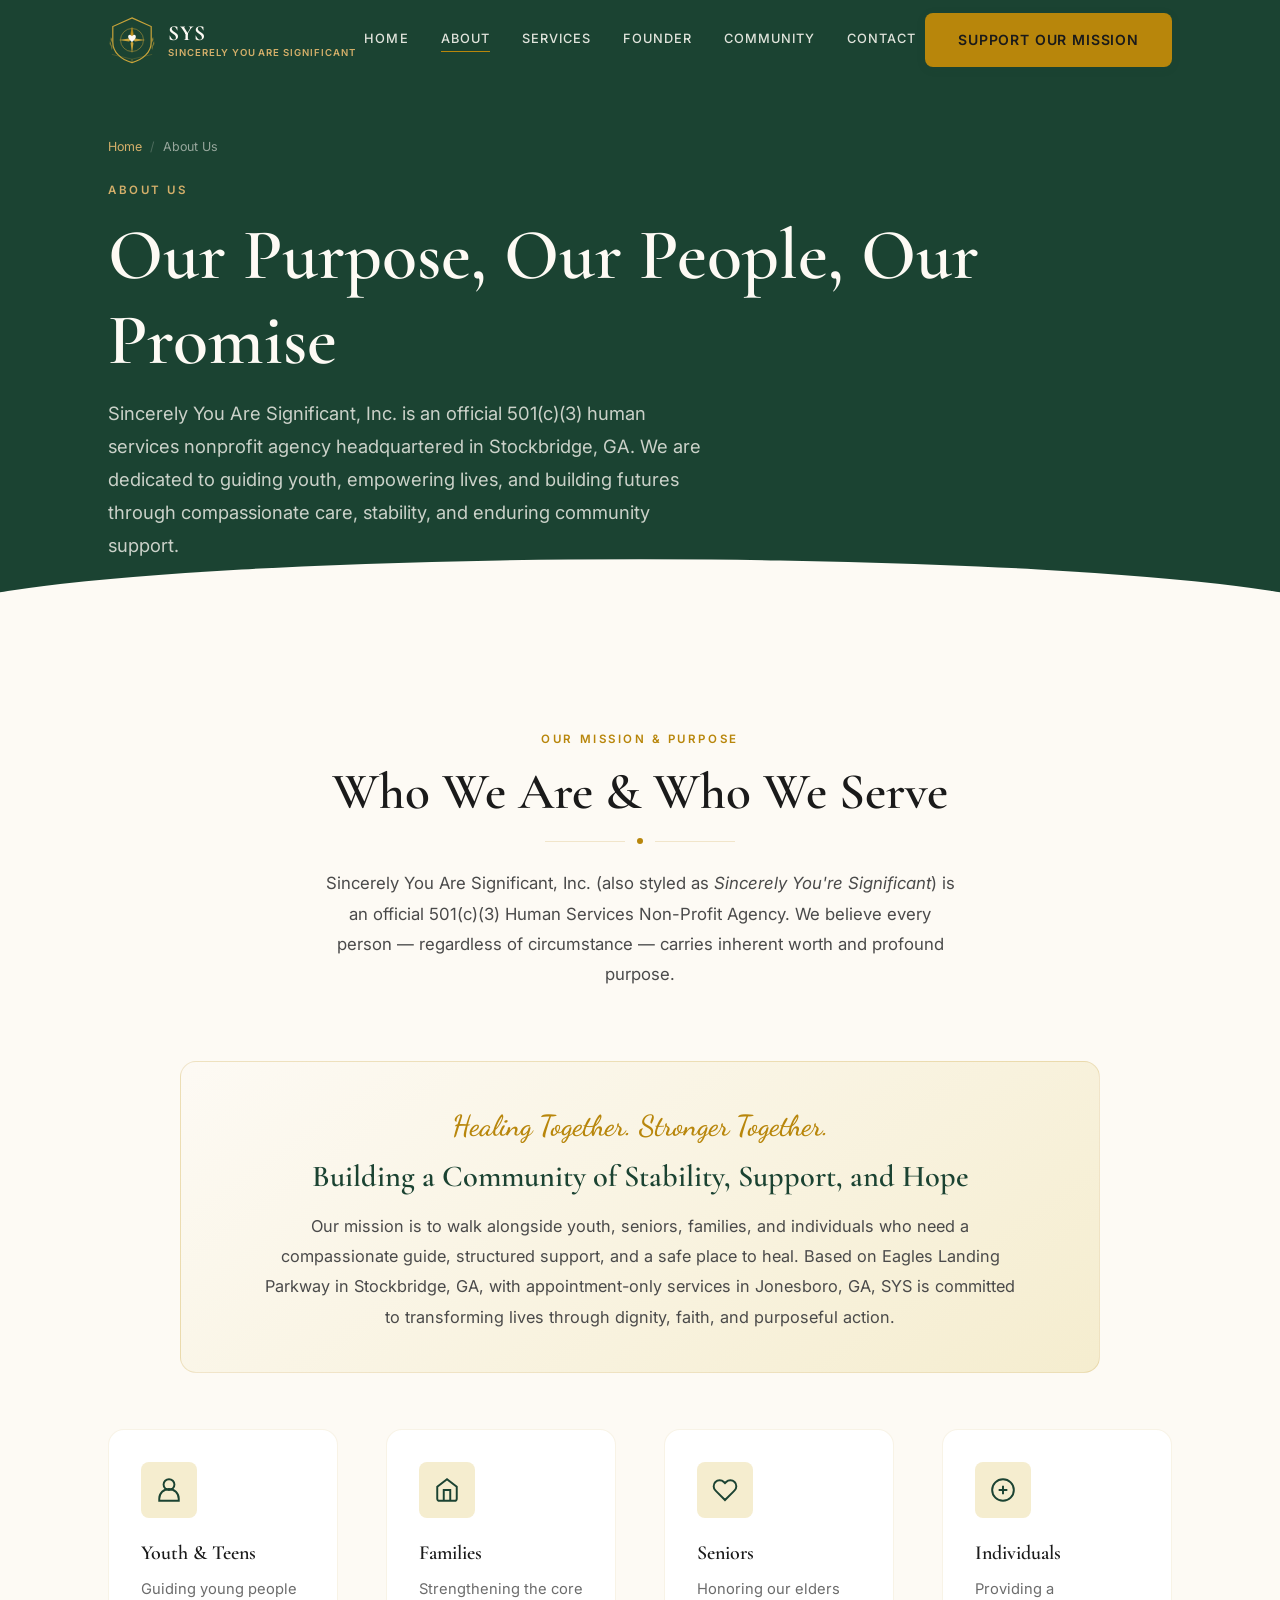
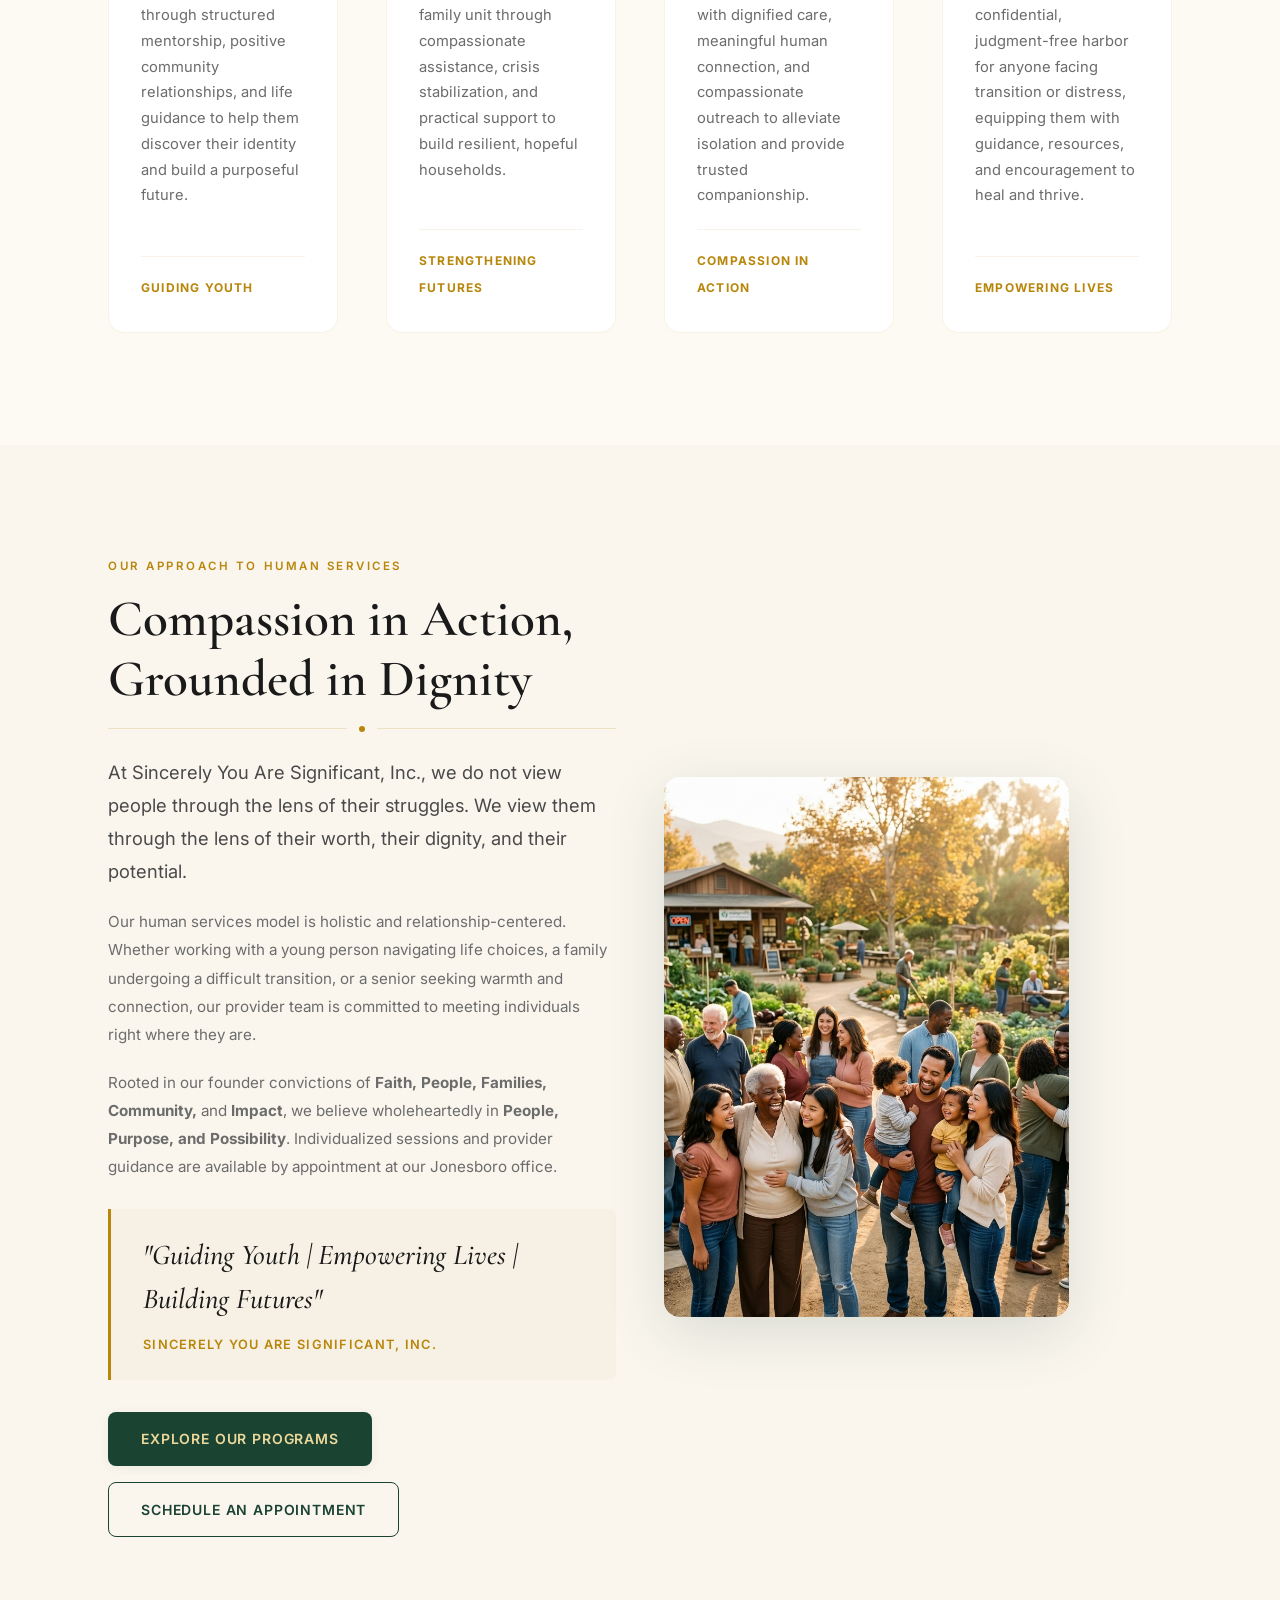
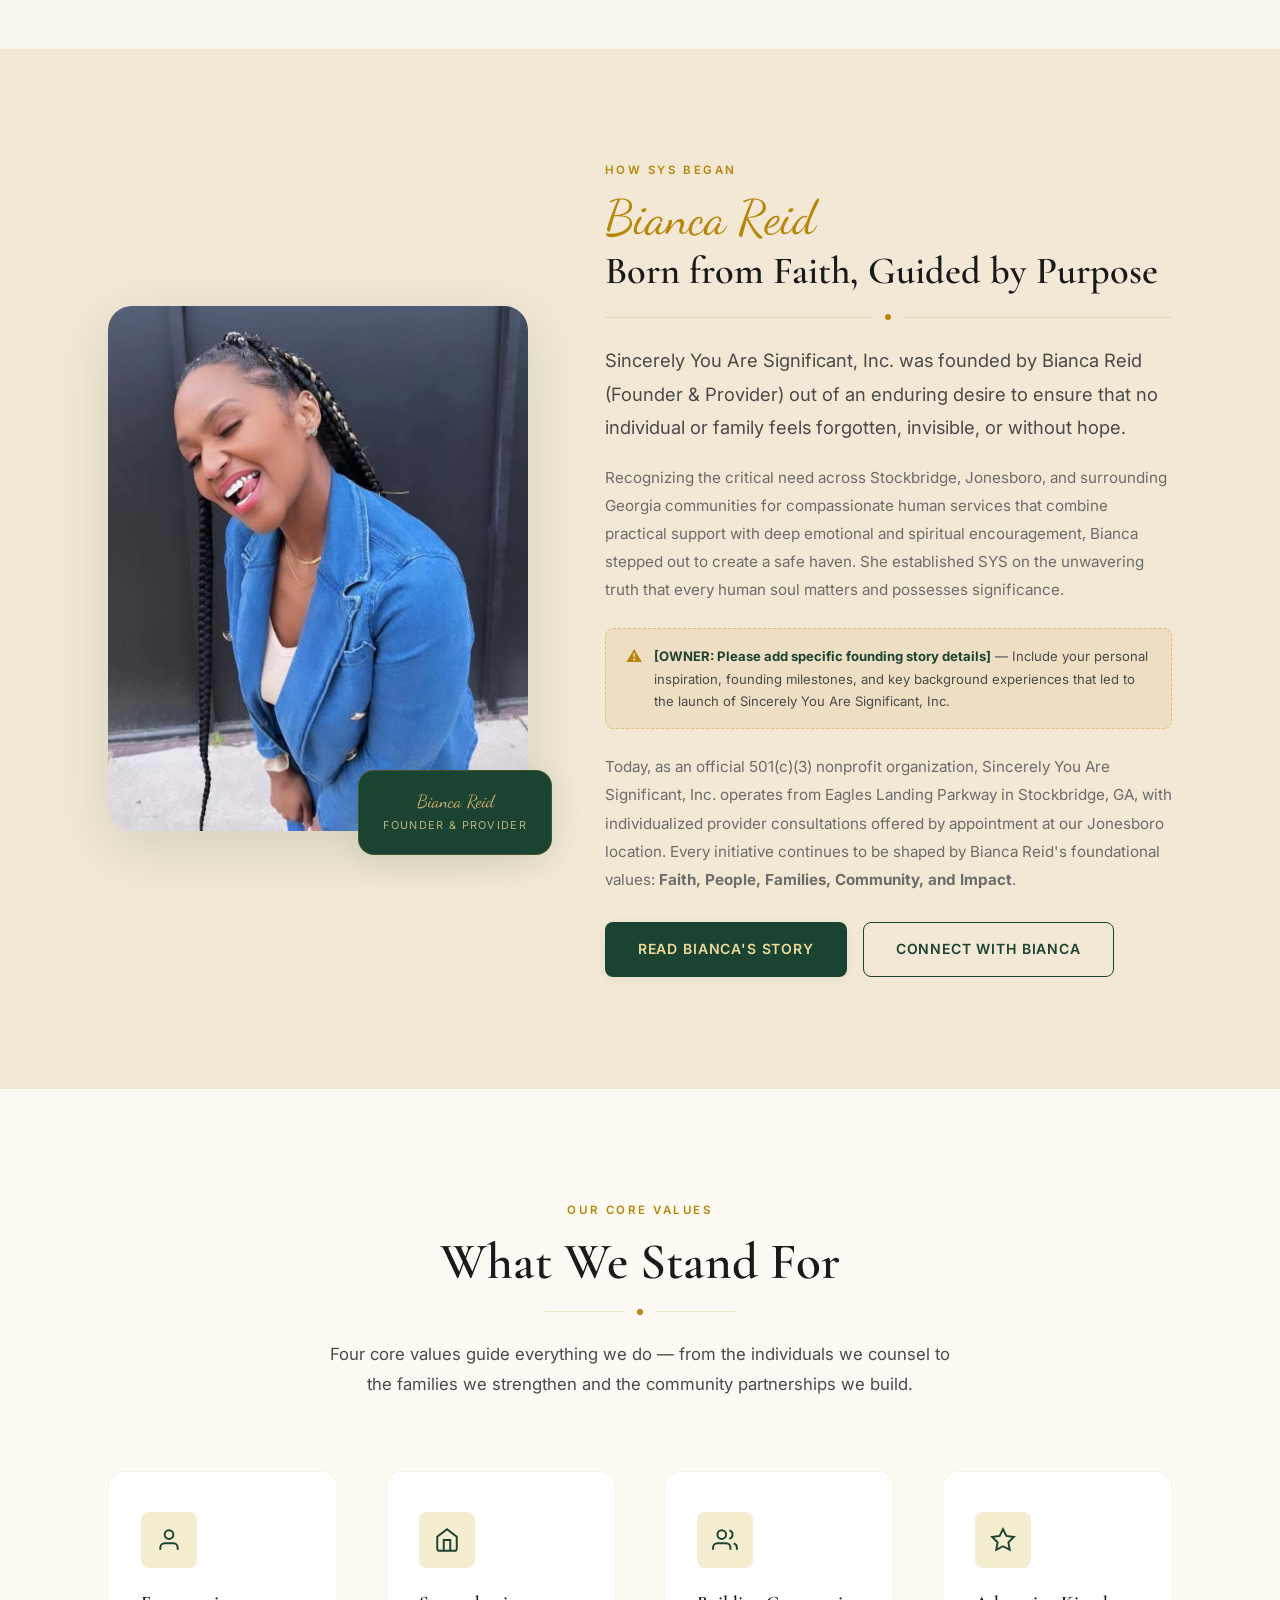
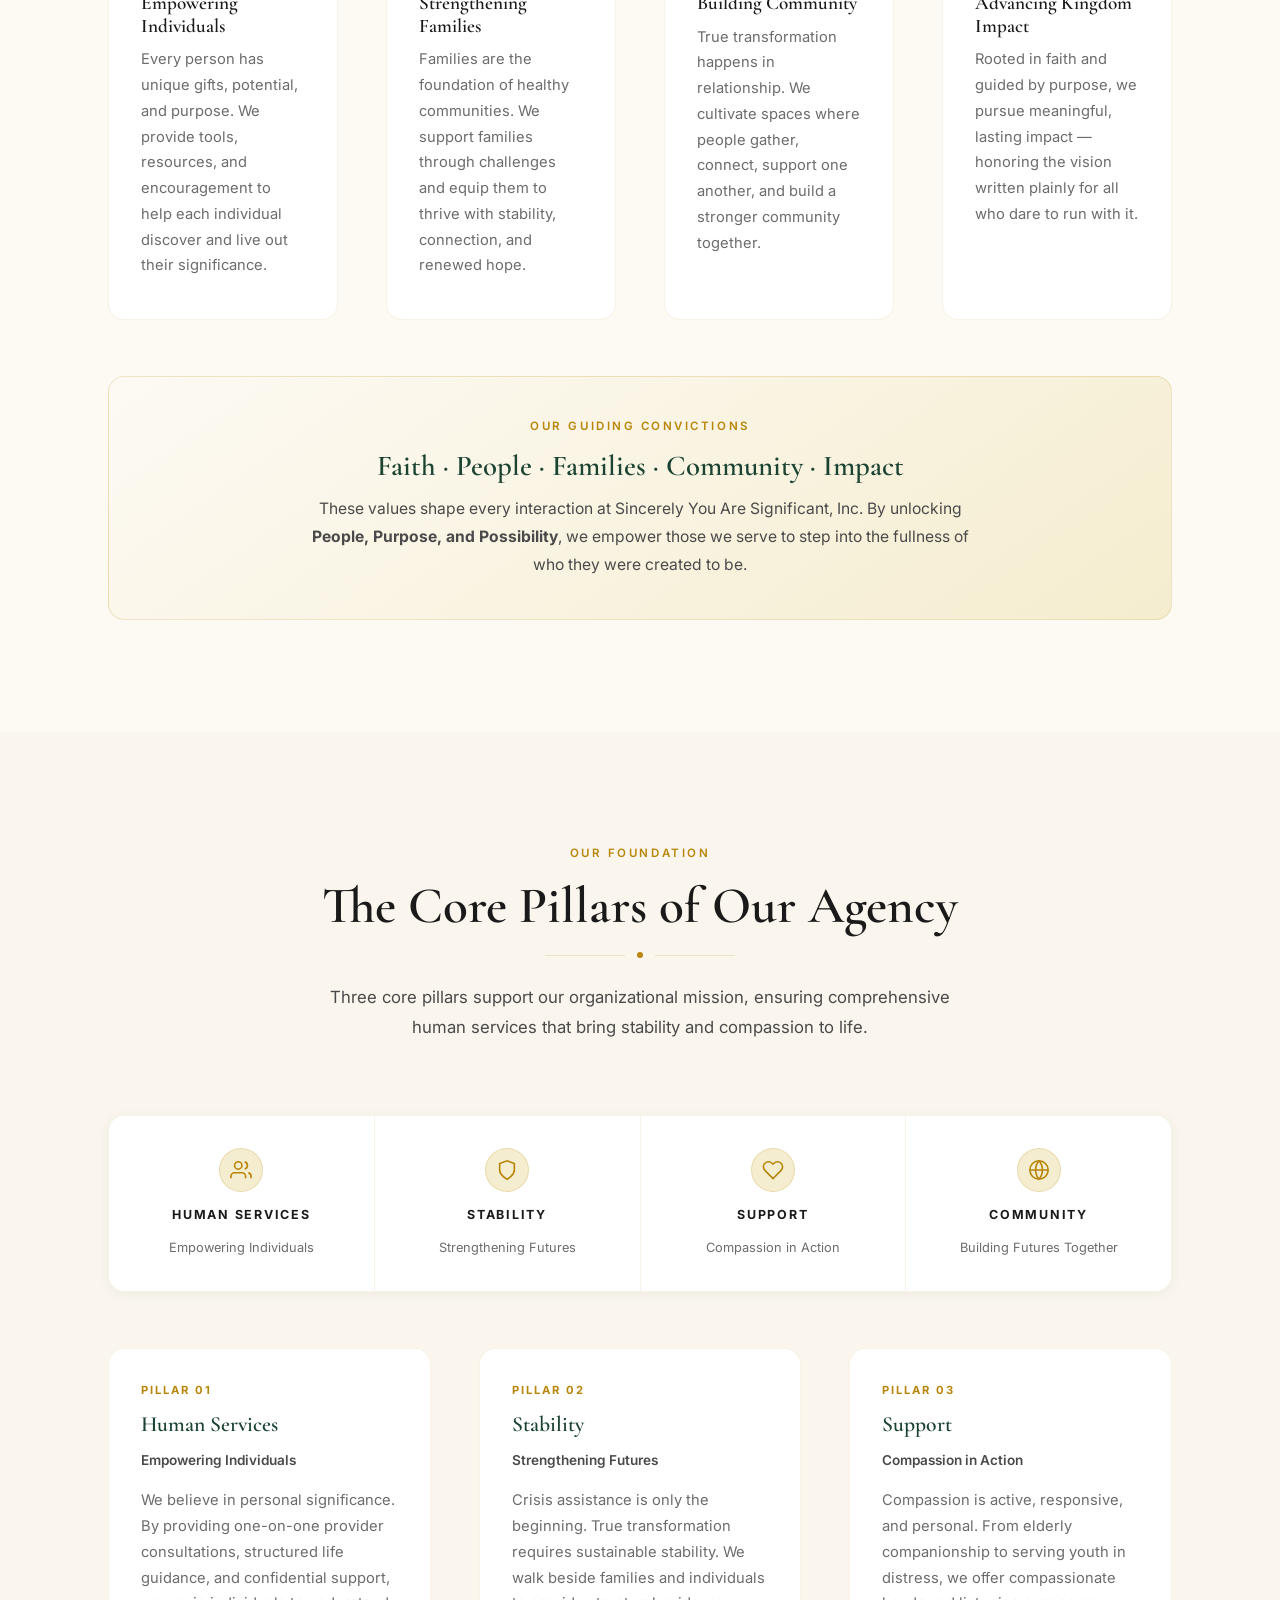
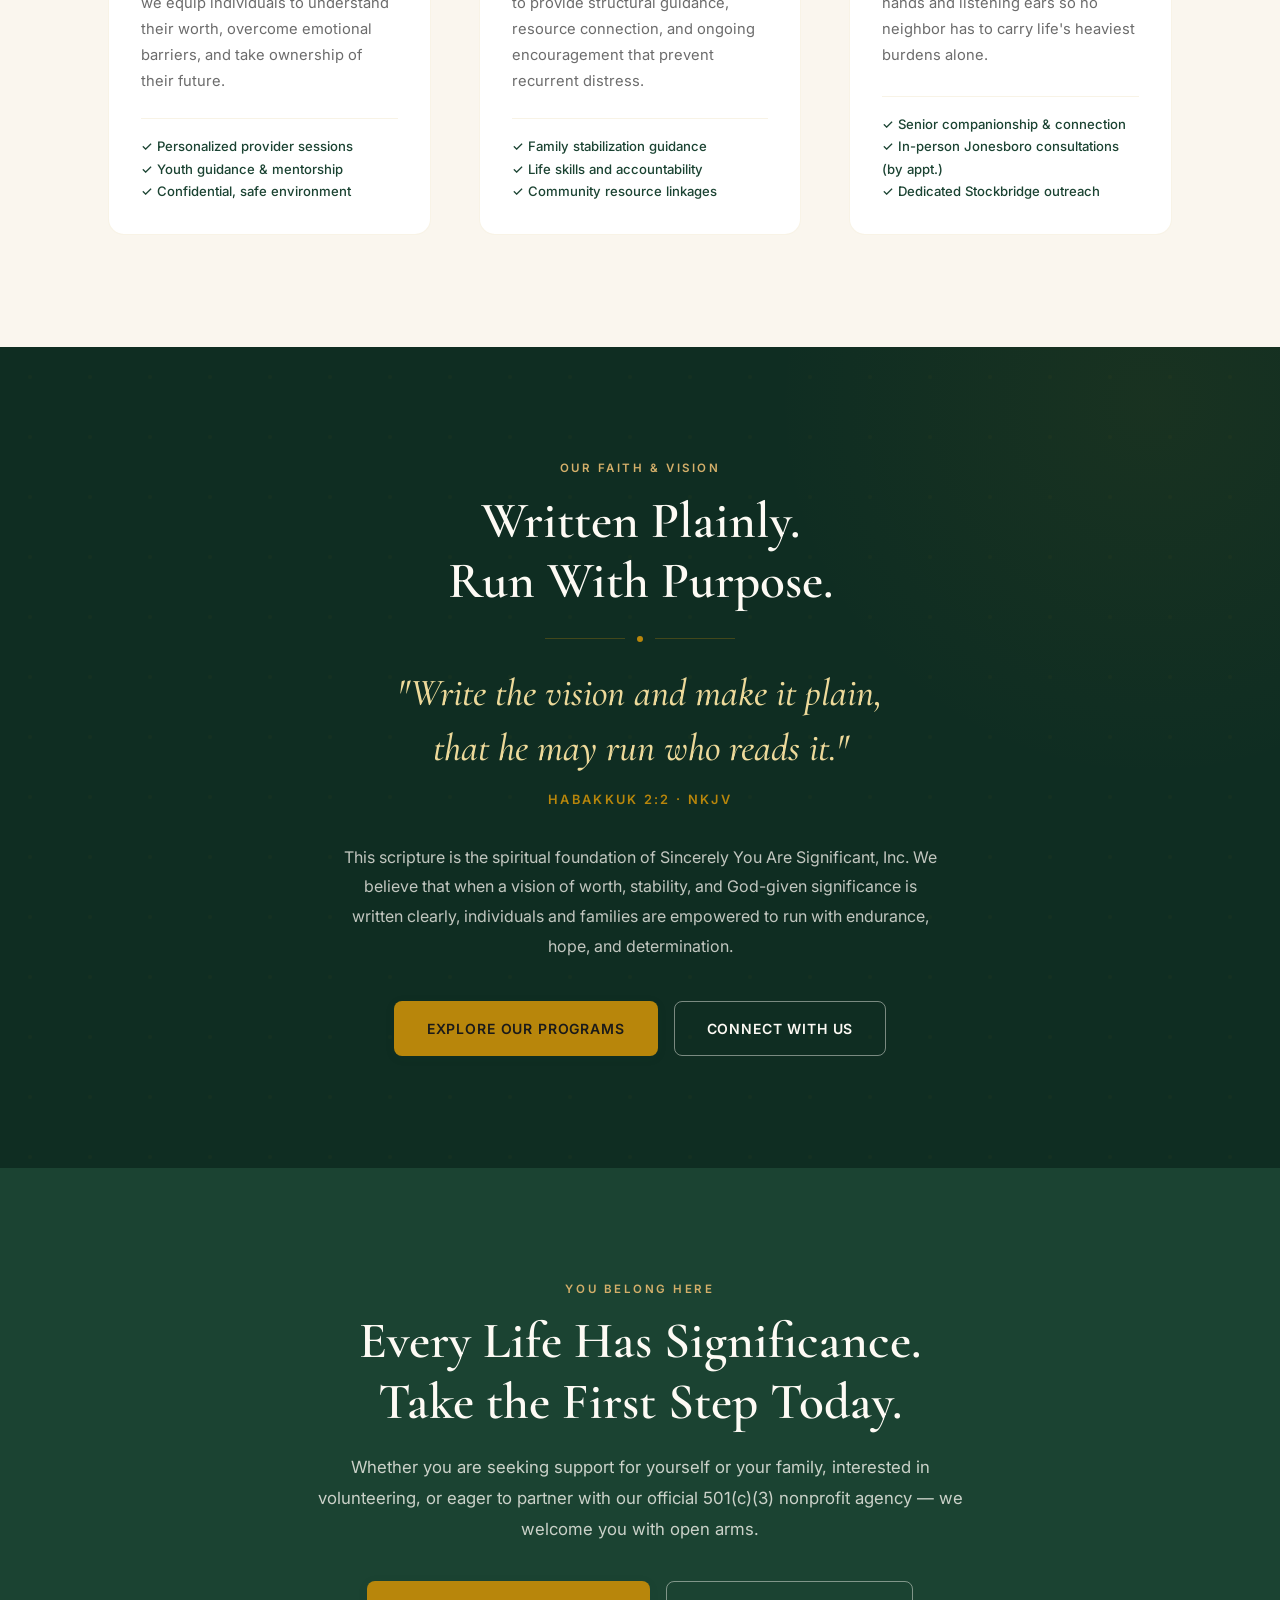
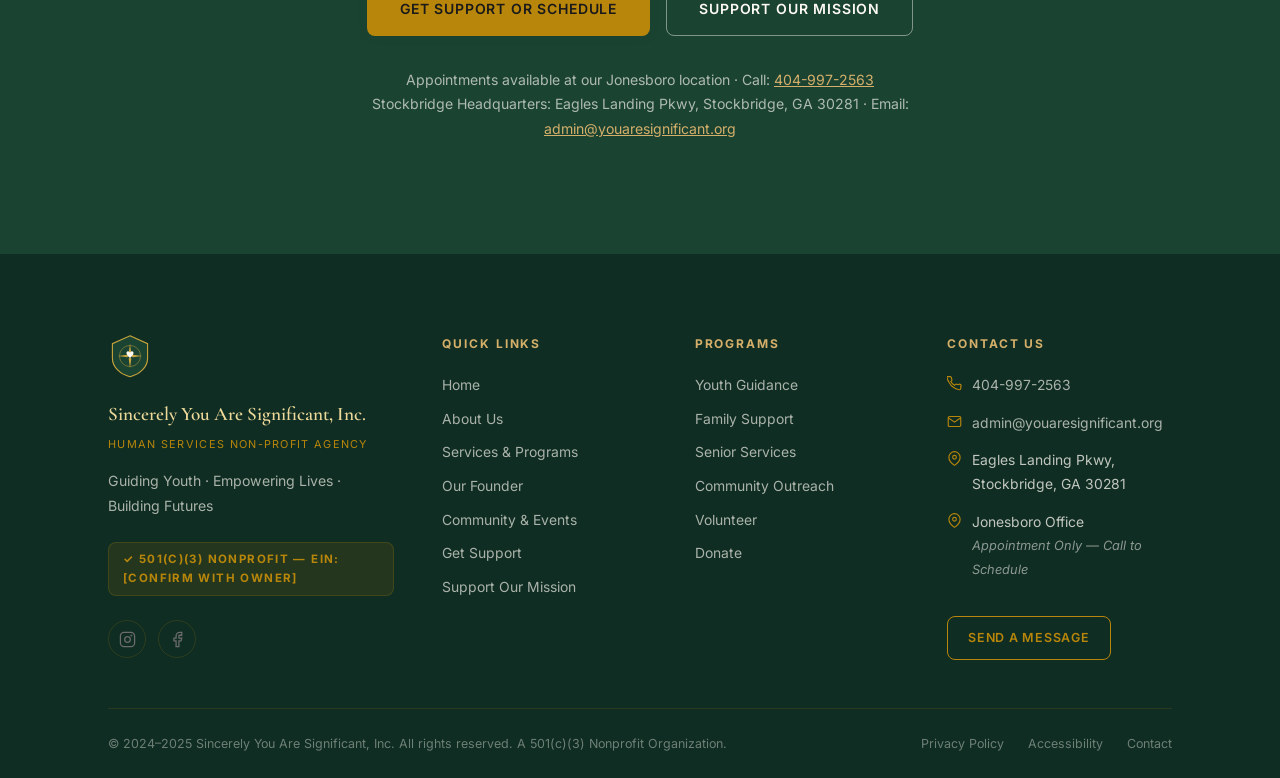
==== about.html @ 4201fa7a "Initial commit: Production-ready website for Sincerely You Are Significant, Inc." ====
<!DOCTYPE html>
<html lang="en">
<head>
  <meta charset="UTF-8" />
  <meta name="viewport" content="width=device-width, initial-scale=1.0" />
  <title>About Us | Sincerely You Are Significant, Inc.</title>
  <meta name="description" content="Learn about Sincerely You Are Significant, Inc. — a 501(c)(3) human services nonprofit in Stockbridge, GA serving youth, seniors, and families." />
  <meta name="keywords" content="About Sincerely You Are Significant, human services nonprofit, Stockbridge GA, Jonesboro GA, Bianca Reid, 501(c)(3), youth guidance, family support, senior services" />
  <meta property="og:title" content="About Us | Sincerely You Are Significant, Inc." />
  <meta property="og:description" content="Learn about Sincerely You Are Significant, Inc. — a 501(c)(3) human services nonprofit in Stockbridge, GA serving youth, seniors, and families." />
  <meta property="og:type" content="website" />
  <meta property="og:url" content="https://youaresignificant.org/about.html" />
  <meta name="twitter:card" content="summary_large_image" />
  <link rel="canonical" href="https://youaresignificant.org/about.html" />
  <link rel="stylesheet" href="css/main.css" />
  <link rel="icon" type="image/svg+xml" href="images/favicon.svg" />
  <script type="application/ld+json">
  {
    "@context": "https://schema.org",
    "@type": "AboutPage",
    "name": "About Us | Sincerely You Are Significant, Inc.",
    "description": "Learn about Sincerely You Are Significant, Inc. — a 501(c)(3) human services nonprofit in Stockbridge, GA serving youth, seniors, and families.",
    "url": "https://youaresignificant.org/about.html",
    "mainEntity": {
      "@type": "NonprofitOrganization",
      "name": "Sincerely You Are Significant, Inc.",
      "alternateName": ["Sincerely You're Significant", "SYS"],
      "url": "https://youaresignificant.org",
      "email": "admin@youaresignificant.org",
      "telephone": "404-997-2563",
      "address": [
        {
          "@type": "PostalAddress",
          "streetAddress": "Eagles Landing Pkwy",
          "addressLocality": "Stockbridge",
          "addressRegion": "GA",
          "postalCode": "30281",
          "addressCountry": "US"
        },
        {
          "@type": "PostalAddress",
          "addressLocality": "Jonesboro",
          "addressRegion": "GA",
          "addressCountry": "US",
          "description": "Appointment Only — Call to Schedule"
        }
      ],
      "description": "Human Services Non-Profit Agency — Guiding Youth, Empowering Lives, Building Futures.",
      "founder": {
        "@type": "Person",
        "name": "Bianca Reid",
        "jobTitle": "Founder & Provider"
      },
      "sameAs": [
        "https://www.instagram.com/thesysorg",
        "https://www.facebook.com/profile.php?id=61594629771230"
      ]
    }
  }
  </script>
</head>
<body>

<a href="#main-content" class="skip-link">Skip to main content</a>

<!-- ======================== NAVIGATION ======================== -->
<nav class="nav" id="mainNav" data-transparent="true" role="navigation" aria-label="Main navigation">
  <div class="nav__inner">
    <a href="index.html" class="nav__logo" aria-label="Sincerely You Are Significant — Home">
      <svg class="nav__logo-mark" viewBox="0 0 100 100" fill="none" xmlns="http://www.w3.org/2000/svg" aria-hidden="true">
        <!-- Shield shape -->
        <path d="M50 4 L90 22 L90 55 C90 75 72 92 50 97 C28 92 10 75 10 55 L10 22 Z" fill="#1B4332" stroke="#C9A43A" stroke-width="2.5"/>
        <!-- Inner shield ring -->
        <circle cx="50" cy="50" r="24" fill="none" stroke="#C9A43A" stroke-width="1.5" opacity="0.7"/>
        <!-- Compass star -->
        <polygon points="50,22 53,44 50,47 47,44" fill="#C9A43A"/>
        <polygon points="50,78 53,56 50,53 47,56" fill="#C9A43A"/>
        <polygon points="22,50 44,47 47,50 44,53" fill="#C9A43A"/>
        <polygon points="78,50 56,47 53,50 56,53" fill="#C9A43A"/>
        <polygon points="50,22 54,38 50,42 46,38" fill="#B8860B" opacity="0.6"/>
        <!-- Heart center -->
        <path d="M50 54 C50 54 42 48 42 43 C42 40 44.5 38 47 39.5 C48.5 40.5 50 42 50 42 C50 42 51.5 40.5 53 39.5 C55.5 38 58 40 58 43 C58 48 50 54 50 54Z" fill="#FDFAF4"/>
        <!-- Laurel left -->
        <path d="M8 55 Q4 50 6 44 Q10 48 8 55Z" fill="#C9A43A" opacity="0.7"/>
        <path d="M6 63 Q2 58 4 52 Q8 56 6 63Z" fill="#C9A43A" opacity="0.6"/>
        <path d="M8 71 Q5 65 7 59 Q11 63 8 71Z" fill="#C9A43A" opacity="0.5"/>
        <!-- Laurel right -->
        <path d="M92 55 Q96 50 94 44 Q90 48 92 55Z" fill="#C9A43A" opacity="0.7"/>
        <path d="M94 63 Q98 58 96 52 Q92 56 94 63Z" fill="#C9A43A" opacity="0.6"/>
        <path d="M92 71 Q95 65 93 59 Q89 63 92 71Z" fill="#C9A43A" opacity="0.5"/>
        <!-- Stem -->
        <line x1="50" y1="90" x2="50" y2="96" stroke="#C9A43A" stroke-width="1.5" opacity="0.6"/>
        <line x1="8" y1="80" x2="50" y2="90" stroke="#C9A43A" stroke-width="1" opacity="0.5"/>
        <line x1="92" y1="80" x2="50" y2="90" stroke="#C9A43A" stroke-width="1" opacity="0.5"/>
      </svg>
      <div class="nav__logo-text">
        <span class="nav__logo-abbr">SYS</span>
        <span class="nav__logo-full">Sincerely You Are Significant</span>
      </div>
    </a>

    <div class="nav__links" role="menubar">
      <a href="index.html" class="nav__link" role="menuitem">Home</a>
      <a href="about.html" class="nav__link active" role="menuitem">About</a>
      <a href="services.html" class="nav__link" role="menuitem">Services</a>
      <a href="founder.html" class="nav__link" role="menuitem">Founder</a>
      <a href="community.html" class="nav__link" role="menuitem">Community</a>
      <a href="contact.html" class="nav__link" role="menuitem">Contact</a>
    </div>

    <div class="nav__cta">
      <a href="support.html" class="btn btn--gold" id="navDonateBtn">Support Our Mission</a>
      <button class="nav__hamburger" id="hamburger" aria-label="Toggle navigation menu" aria-expanded="false" aria-controls="mobileNav">
        <span></span><span></span><span></span>
      </button>
    </div>
  </div>
</nav>

<!-- Mobile Nav -->
<div class="nav__overlay" id="navOverlay" aria-hidden="true"></div>
<nav class="nav__mobile" id="mobileNav" aria-label="Mobile navigation" aria-hidden="true">
  <a href="index.html" class="nav__mobile-link">Home</a>
  <a href="about.html" class="nav__mobile-link active">About Us</a>
  <a href="services.html" class="nav__mobile-link">Services &amp; Programs</a>
  <a href="founder.html" class="nav__mobile-link">Our Founder</a>
  <a href="community.html" class="nav__mobile-link">Community &amp; Events</a>
  <a href="contact.html" class="nav__mobile-link">Get Support</a>
  <div class="nav__mobile-cta">
    <a href="support.html" class="btn btn--gold" style="width:100%;justify-content:center;">Support Our Mission</a>
    <a href="contact.html" class="btn btn--outline" style="width:100%;justify-content:center;margin-top:0.75rem;">Contact Us</a>
  </div>
  <div style="margin-top:2rem;padding-top:1.5rem;border-top:1px solid rgba(184,134,11,0.15);">
    <p style="font-size:0.75rem;color:var(--text-lighter);margin-bottom:0.5rem;">Connect With Us</p>
    <div class="social-links">
      <a href="https://www.instagram.com/thesysorg" target="_blank" rel="noopener" class="social-link" aria-label="Instagram">
        <svg viewBox="0 0 24 24" fill="none" stroke="currentColor" stroke-width="1.8"><rect x="2" y="2" width="20" height="20" rx="5" ry="5"/><circle cx="12" cy="12" r="4"/><circle cx="17.5" cy="6.5" r="0.5" fill="currentColor"/></svg>
      </a>
      <a href="https://www.facebook.com/profile.php?id=61594629771230" target="_blank" rel="noopener" class="social-link" aria-label="Facebook">
        <svg viewBox="0 0 24 24" fill="none" stroke="currentColor" stroke-width="1.8"><path d="M18 2h-3a5 5 0 00-5 5v3H7v4h3v8h4v-8h3l1-4h-4V7a1 1 0 011-1h3z"/></svg>
      </a>
    </div>
  </div>
</nav>

<!-- ======================== PAGE HERO ======================== -->
<header class="page-hero" role="banner">
  <div class="container">
    <div class="fade-up">
      <nav class="breadcrumb" aria-label="Breadcrumb">
        <a href="index.html">Home</a>
        <span class="breadcrumb__sep" aria-hidden="true">/</span>
        <span aria-current="page">About Us</span>
      </nav>
      <span class="eyebrow">About Us</span>
      <h1 id="aboutHeroHeading">Our Purpose, Our People, Our Promise</h1>
      <p class="lead">
        Sincerely You Are Significant, Inc. is an official 501(c)(3) human services nonprofit agency headquartered in Stockbridge, GA. We are dedicated to guiding youth, empowering lives, and building futures through compassionate care, stability, and enduring community support.
      </p>
    </div>
  </div>
</header>

<!-- ======================== MISSION STATEMENT ======================== -->
<section class="section bg-cream" id="mission" aria-labelledby="missionHeading">
  <div class="container">
    <div class="section-header centered fade-up">
      <span class="eyebrow">Our Mission &amp; Purpose</span>
      <h2 id="missionHeading">Who We Are &amp; Who We Serve</h2>
      <div class="divider centered">
        <div class="divider__line"></div>
        <div class="divider__dot"></div>
        <div class="divider__line"></div>
      </div>
      <p>
        Sincerely You Are Significant, Inc. (also styled as <em>Sincerely You're Significant</em>) is an official 501(c)(3) Human Services Non-Profit Agency. We believe every person — regardless of circumstance — carries inherent worth and profound purpose.
      </p>
    </div>

    <!-- Core Philosophy Lead -->
    <div class="card card--gold fade-up" style="max-width:920px;margin:0 auto 3.5rem;padding:2.5rem;text-align:center;">
      <span class="script" style="font-size:1.8rem;display:block;margin-bottom:0.5rem;">Healing Together. Stronger Together.</span>
      <h3 style="font-size:clamp(1.4rem,3vw,1.9rem);color:var(--forest);margin-bottom:1rem;">Building a Community of Stability, Support, and Hope</h3>
      <p style="color:var(--text-mid);font-size:1.02rem;line-height:1.85;max-width:760px;margin:0 auto;">
        Our mission is to walk alongside youth, seniors, families, and individuals who need a compassionate guide, structured support, and a safe place to heal. Based on Eagles Landing Parkway in Stockbridge, GA, with appointment-only services in Jonesboro, GA, SYS is committed to transforming lives through dignity, faith, and purposeful action.
      </p>
    </div>

    <!-- Who We Serve Grid -->
    <div class="grid-4 stagger" role="list">
      <!-- Youth & Teens -->
      <div class="card" role="listitem" style="display:flex;flex-direction:column;">
        <div class="value-card__icon" aria-hidden="true">
          <svg viewBox="0 0 24 24" fill="none" stroke="currentColor" stroke-width="1.8">
            <path d="M12 2a5 5 0 100 10 5 5 0 000-10zM3 20a9 9 0 0118 0v2H3v-2z"/>
          </svg>
        </div>
        <h4 style="margin-bottom:0.75rem;font-size:1.25rem;">Youth &amp; Teens</h4>
        <p style="font-size:0.92rem;color:var(--text-light);line-height:1.75;flex:1;">
          Guiding young people through structured mentorship, positive community relationships, and life guidance to help them discover their identity and build a purposeful future.
        </p>
        <div style="margin-top:1.25rem;padding-top:1rem;border-top:1px solid var(--border-light);">
          <span style="font-size:0.75rem;font-weight:700;letter-spacing:0.1em;text-transform:uppercase;color:var(--gold);">Guiding Youth</span>
        </div>
      </div>

      <!-- Families -->
      <div class="card" role="listitem" style="display:flex;flex-direction:column;">
        <div class="value-card__icon" aria-hidden="true">
          <svg viewBox="0 0 24 24" fill="none" stroke="currentColor" stroke-width="1.8">
            <path d="M3 9l9-7 9 7v11a2 2 0 01-2 2H5a2 2 0 01-2-2z"/>
            <polyline points="9 22 9 12 15 12 15 22"/>
          </svg>
        </div>
        <h4 style="margin-bottom:0.75rem;font-size:1.25rem;">Families</h4>
        <p style="font-size:0.92rem;color:var(--text-light);line-height:1.75;flex:1;">
          Strengthening the core family unit through compassionate assistance, crisis stabilization, and practical support to build resilient, hopeful households.
        </p>
        <div style="margin-top:1.25rem;padding-top:1rem;border-top:1px solid var(--border-light);">
          <span style="font-size:0.75rem;font-weight:700;letter-spacing:0.1em;text-transform:uppercase;color:var(--gold);">Strengthening Futures</span>
        </div>
      </div>

      <!-- Seniors -->
      <div class="card" role="listitem" style="display:flex;flex-direction:column;">
        <div class="value-card__icon" aria-hidden="true">
          <svg viewBox="0 0 24 24" fill="none" stroke="currentColor" stroke-width="1.8">
            <path d="M20.84 4.61a5.5 5.5 0 00-7.78 0L12 5.67l-1.06-1.06a5.5 5.5 0 00-7.78 7.78l1.06 1.06L12 21.23l7.78-7.78 1.06-1.06a5.5 5.5 0 000-7.78z"/>
          </svg>
        </div>
        <h4 style="margin-bottom:0.75rem;font-size:1.25rem;">Seniors</h4>
        <p style="font-size:0.92rem;color:var(--text-light);line-height:1.75;flex:1;">
          Honoring our elders with dignified care, meaningful human connection, and compassionate outreach to alleviate isolation and provide trusted companionship.
        </p>
        <div style="margin-top:1.25rem;padding-top:1rem;border-top:1px solid var(--border-light);">
          <span style="font-size:0.75rem;font-weight:700;letter-spacing:0.1em;text-transform:uppercase;color:var(--gold);">Compassion in Action</span>
        </div>
      </div>

      <!-- Individuals in Need -->
      <div class="card" role="listitem" style="display:flex;flex-direction:column;">
        <div class="value-card__icon" aria-hidden="true">
          <svg viewBox="0 0 24 24" fill="none" stroke="currentColor" stroke-width="1.8">
            <circle cx="12" cy="12" r="10"/>
            <path d="M12 8v8M8 12h8"/>
          </svg>
        </div>
        <h4 style="margin-bottom:0.75rem;font-size:1.25rem;">Individuals</h4>
        <p style="font-size:0.92rem;color:var(--text-light);line-height:1.75;flex:1;">
          Providing a confidential, judgment-free harbor for anyone facing transition or distress, equipping them with guidance, resources, and encouragement to heal and thrive.
        </p>
        <div style="margin-top:1.25rem;padding-top:1rem;border-top:1px solid var(--border-light);">
          <span style="font-size:0.75rem;font-weight:700;letter-spacing:0.1em;text-transform:uppercase;color:var(--gold);">Empowering Lives</span>
        </div>
      </div>
    </div>
  </div>
</section>

<!-- ======================== ORGANIZATION APPROACH ======================== -->
<section class="section bg-ivory" id="approach" aria-labelledby="approachHeading">
  <div class="container">
    <div class="grid-2">
      <!-- Text Column -->
      <div class="fade-up">
        <span class="eyebrow">Our Approach to Human Services</span>
        <h2 id="approachHeading">Compassion in Action, Grounded in Dignity</h2>
        <div class="divider">
          <div class="divider__line"></div>
          <div class="divider__dot"></div>
          <div class="divider__line"></div>
        </div>

        <p class="lead" style="margin-bottom:1.25rem;">
          At Sincerely You Are Significant, Inc., we do not view people through the lens of their struggles. We view them through the lens of their worth, their dignity, and their potential.
        </p>

        <p style="color:var(--text-light);font-size:0.95rem;line-height:1.85;margin-bottom:1.25rem;">
          Our human services model is holistic and relationship-centered. Whether working with a young person navigating life choices, a family undergoing a difficult transition, or a senior seeking warmth and connection, our provider team is committed to meeting individuals right where they are.
        </p>

        <p style="color:var(--text-light);font-size:0.95rem;line-height:1.85;margin-bottom:1.75rem;">
          Rooted in our founder convictions of <strong>Faith, People, Families, Community,</strong> and <strong>Impact</strong>, we believe wholeheartedly in <strong>People, Purpose, and Possibility</strong>. Individualized sessions and provider guidance are available by appointment at our Jonesboro office.
        </p>

        <div class="quote-block" style="margin-bottom:2rem;">
          <p>"Guiding Youth | Empowering Lives | Building Futures"</p>
          <cite>Sincerely You Are Significant, Inc.</cite>
        </div>

        <div class="btn-group">
          <a href="services.html" class="btn btn--primary" id="approachServicesBtn">Explore Our Programs</a>
          <a href="contact.html" class="btn btn--outline" id="approachContactBtn">Schedule an Appointment</a>
        </div>
      </div>

      <!-- Image Column -->
      <div class="fade-in" style="transition-delay:0.2s;">
        <div class="img-frame img-frame--portrait" style="box-shadow:var(--shadow-lg);max-height:540px;">
          <img src="images/community_gathering.png" alt="A gathering of community members sharing support, fellowship, and encouragement with Sincerely You Are Significant, Inc." loading="lazy" />
        </div>
      </div>
    </div>
  </div>
</section>

<!-- ======================== OUR STORY ======================== -->
<section class="section bg-beige" id="story" aria-labelledby="storyHeading">
  <div class="container">
    <div class="founder-block">
      <!-- Founder Image -->
      <div class="founder-block__image fade-in">
        <div class="founder-block__photo">
          <img src="images/founder_bianca_reid.png" alt="Bianca Reid, Founder and Provider of Sincerely You Are Significant, Inc." loading="lazy" />
        </div>
        <div class="founder-block__badge">
          <span class="founder-block__badge-title">Bianca Reid</span>
          <span class="founder-block__badge-role">Founder &amp; Provider</span>
        </div>
      </div>

      <!-- Story Narrative -->
      <div class="fade-up" style="transition-delay:0.15s;">
        <span class="eyebrow">How SYS Began</span>
        <div class="founder-block__name">Bianca Reid</div>
        <h2 id="storyHeading" style="font-size:clamp(1.6rem,3.5vw,2.4rem);margin-bottom:1.25rem;margin-top:0.25rem;">
          Born from Faith, Guided by Purpose
        </h2>
        <div class="divider">
          <div class="divider__line"></div>
          <div class="divider__dot"></div>
          <div class="divider__line"></div>
        </div>

        <p class="lead" style="margin-bottom:1.25rem;">
          Sincerely You Are Significant, Inc. was founded by Bianca Reid (Founder &amp; Provider) out of an enduring desire to ensure that no individual or family feels forgotten, invisible, or without hope.
        </p>

        <p style="color:var(--text-light);font-size:0.95rem;line-height:1.85;margin-bottom:1.25rem;">
          Recognizing the critical need across Stockbridge, Jonesboro, and surrounding Georgia communities for compassionate human services that combine practical support with deep emotional and spiritual encouragement, Bianca stepped out to create a safe haven. She established SYS on the unwavering truth that every human soul matters and possesses significance.
        </p>

        <!-- Owner Placeholder Notice as Required -->
        <div class="placeholder-notice" style="margin:1.5rem 0;">
          <div>
            <strong style="color:var(--forest);">[OWNER: Please add specific founding story details]</strong> — Include your personal inspiration, founding milestones, and key background experiences that led to the launch of Sincerely You Are Significant, Inc.
          </div>
        </div>

        <p style="color:var(--text-light);font-size:0.95rem;line-height:1.85;margin-bottom:1.75rem;">
          Today, as an official 501(c)(3) nonprofit organization, Sincerely You Are Significant, Inc. operates from Eagles Landing Parkway in Stockbridge, GA, with individualized provider consultations offered by appointment at our Jonesboro location. Every initiative continues to be shaped by Bianca Reid's foundational values: <strong>Faith, People, Families, Community, and Impact</strong>.
        </p>

        <div class="btn-group">
          <a href="founder.html" class="btn btn--primary" id="storyFounderBtn">Read Bianca's Story</a>
          <a href="contact.html" class="btn btn--outline" id="storyContactBtn">Connect With Bianca</a>
        </div>
      </div>
    </div>
  </div>
</section>

<!-- ======================== VALUES SECTION ======================== -->
<section class="section bg-cream" id="values" aria-labelledby="valuesHeading">
  <div class="container">
    <div class="section-header centered fade-up">
      <span class="eyebrow">Our Core Values</span>
      <h2 id="valuesHeading">What We Stand For</h2>
      <div class="divider centered">
        <div class="divider__line"></div>
        <div class="divider__dot"></div>
        <div class="divider__line"></div>
      </div>
      <p>
        Four core values guide everything we do — from the individuals we counsel to the families we strengthen and the community partnerships we build.
      </p>
    </div>

    <div class="grid-4 stagger" role="list">
      <!-- Value 1 -->
      <div class="value-card" role="listitem">
        <div class="value-card__icon" aria-hidden="true">
          <svg viewBox="0 0 24 24" fill="none" stroke="currentColor" stroke-width="1.8">
            <path d="M20 21v-2a4 4 0 00-4-4H8a4 4 0 00-4 4v2"/>
            <circle cx="12" cy="7" r="4"/>
          </svg>
        </div>
        <h4>Empowering Individuals</h4>
        <p>
          Every person has unique gifts, potential, and purpose. We provide tools, resources, and encouragement to help each individual discover and live out their significance.
        </p>
      </div>

      <!-- Value 2 -->
      <div class="value-card" role="listitem">
        <div class="value-card__icon" aria-hidden="true">
          <svg viewBox="0 0 24 24" fill="none" stroke="currentColor" stroke-width="1.8">
            <path d="M3 9l9-7 9 7v11a2 2 0 01-2 2H5a2 2 0 01-2-2z"/>
            <polyline points="9 22 9 12 15 12 15 22"/>
          </svg>
        </div>
        <h4>Strengthening Families</h4>
        <p>
          Families are the foundation of healthy communities. We support families through challenges and equip them to thrive with stability, connection, and renewed hope.
        </p>
      </div>

      <!-- Value 3 -->
      <div class="value-card" role="listitem">
        <div class="value-card__icon" aria-hidden="true">
          <svg viewBox="0 0 24 24" fill="none" stroke="currentColor" stroke-width="1.8">
            <path d="M17 21v-2a4 4 0 00-4-4H5a4 4 0 00-4 4v2"/>
            <circle cx="9" cy="7" r="4"/>
            <path d="M23 21v-2a4 4 0 00-3-3.87"/>
            <path d="M16 3.13a4 4 0 010 7.75"/>
          </svg>
        </div>
        <h4>Building Community</h4>
        <p>
          True transformation happens in relationship. We cultivate spaces where people gather, connect, support one another, and build a stronger community together.
        </p>
      </div>

      <!-- Value 4 -->
      <div class="value-card" role="listitem">
        <div class="value-card__icon" aria-hidden="true">
          <svg viewBox="0 0 24 24" fill="none" stroke="currentColor" stroke-width="1.8">
            <polygon points="12 2 15.09 8.26 22 9.27 17 14.14 18.18 21.02 12 17.77 5.82 21.02 7 14.14 2 9.27 8.91 8.26 12 2"/>
          </svg>
        </div>
        <h4>Advancing Kingdom Impact</h4>
        <p>
          Rooted in faith and guided by purpose, we pursue meaningful, lasting impact — honoring the vision written plainly for all who dare to run with it.
        </p>
      </div>
    </div>

    <!-- Founder Convictions Callout -->
    <div class="card card--gold fade-up" style="margin-top:3.5rem;text-align:center;padding:2.5rem 2rem;">
      <span class="eyebrow">Our Guiding Convictions</span>
      <h3 style="font-size:clamp(1.3rem,2.8vw,1.8rem);color:var(--forest);margin-bottom:0.75rem;">
        Faith · People · Families · Community · Impact
      </h3>
      <p style="color:var(--text-mid);font-size:0.98rem;line-height:1.8;max-width:680px;margin:0 auto;">
        These values shape every interaction at Sincerely You Are Significant, Inc. By unlocking <strong>People, Purpose, and Possibility</strong>, we empower those we serve to step into the fullness of who they were created to be.
      </p>
    </div>
  </div>
</section>

<!-- ======================== PILLARS SECTION ======================== -->
<section class="section bg-ivory" id="pillars" aria-labelledby="pillarsHeading">
  <div class="container">
    <div class="section-header centered fade-up">
      <span class="eyebrow">Our Foundation</span>
      <h2 id="pillarsHeading">The Core Pillars of Our Agency</h2>
      <div class="divider centered">
        <div class="divider__line"></div>
        <div class="divider__dot"></div>
        <div class="divider__line"></div>
      </div>
      <p>
        Three core pillars support our organizational mission, ensuring comprehensive human services that bring stability and compassion to life.
      </p>
    </div>

    <!-- Pillars Bar -->
    <div class="pillars fade-up" role="list" style="margin-bottom:3.5rem;">
      <div class="pillar" role="listitem">
        <div class="pillar__icon" aria-hidden="true">
          <svg viewBox="0 0 24 24" fill="none" stroke="currentColor" stroke-width="1.8">
            <path d="M17 21v-2a4 4 0 00-4-4H5a4 4 0 00-4 4v2"/>
            <circle cx="9" cy="7" r="4"/>
            <path d="M23 21v-2a4 4 0 00-3-3.87"/>
            <path d="M16 3.13a4 4 0 010 7.75"/>
          </svg>
        </div>
        <span class="pillar__title">Human Services</span>
        <span class="pillar__sub">Empowering Individuals</span>
      </div>

      <div class="pillar" role="listitem">
        <div class="pillar__icon" aria-hidden="true">
          <svg viewBox="0 0 24 24" fill="none" stroke="currentColor" stroke-width="1.8">
            <path d="M12 22s8-4 8-10V5l-8-3-8 3v7c0 6 8 10 8 10z"/>
          </svg>
        </div>
        <span class="pillar__title">Stability</span>
        <span class="pillar__sub">Strengthening Futures</span>
      </div>

      <div class="pillar" role="listitem">
        <div class="pillar__icon" aria-hidden="true">
          <svg viewBox="0 0 24 24" fill="none" stroke="currentColor" stroke-width="1.8">
            <path d="M20.84 4.61a5.5 5.5 0 00-7.78 0L12 5.67l-1.06-1.06a5.5 5.5 0 00-7.78 7.78l1.06 1.06L12 21.23l7.78-7.78 1.06-1.06a5.5 5.5 0 000-7.78z"/>
          </svg>
        </div>
        <span class="pillar__title">Support</span>
        <span class="pillar__sub">Compassion in Action</span>
      </div>

      <div class="pillar" role="listitem">
        <div class="pillar__icon" aria-hidden="true">
          <svg viewBox="0 0 24 24" fill="none" stroke="currentColor" stroke-width="1.8">
            <circle cx="12" cy="12" r="10"/>
            <path d="M2 12h20M12 2a15.3 15.3 0 010 20M12 2a15.3 15.3 0 000 20"/>
          </svg>
        </div>
        <span class="pillar__title">Community</span>
        <span class="pillar__sub">Building Futures Together</span>
      </div>
    </div>

    <!-- Detailed 3-Pillar Cards -->
    <div class="grid-3 stagger">
      <!-- Pillar 1 -->
      <div class="card" style="display:flex;flex-direction:column;">
        <span style="font-size:0.7rem;font-weight:700;letter-spacing:0.18em;text-transform:uppercase;color:var(--gold);margin-bottom:0.75rem;">
          Pillar 01
        </span>
        <h3 style="font-size:1.35rem;color:var(--forest);margin-bottom:0.75rem;">
          Human Services
        </h3>
        <span style="font-size:0.85rem;font-weight:600;color:var(--text-mid);margin-bottom:1rem;display:block;">
          Empowering Individuals
        </span>
        <p style="font-size:0.92rem;color:var(--text-light);line-height:1.75;flex:1;">
          We believe in personal significance. By providing one-on-one provider consultations, structured life guidance, and confidential support, we equip individuals to understand their worth, overcome emotional barriers, and take ownership of their future.
        </p>
        <div style="margin-top:1.5rem;padding-top:1rem;border-top:1px solid var(--border-light);">
          <p style="font-size:0.82rem;color:var(--forest);font-weight:500;">
            ✓ Personalized provider sessions<br>
            ✓ Youth guidance &amp; mentorship<br>
            ✓ Confidential, safe environment
          </p>
        </div>
      </div>

      <!-- Pillar 2 -->
      <div class="card" style="display:flex;flex-direction:column;">
        <span style="font-size:0.7rem;font-weight:700;letter-spacing:0.18em;text-transform:uppercase;color:var(--gold);margin-bottom:0.75rem;">
          Pillar 02
        </span>
        <h3 style="font-size:1.35rem;color:var(--forest);margin-bottom:0.75rem;">
          Stability
        </h3>
        <span style="font-size:0.85rem;font-weight:600;color:var(--text-mid);margin-bottom:1rem;display:block;">
          Strengthening Futures
        </span>
        <p style="font-size:0.92rem;color:var(--text-light);line-height:1.75;flex:1;">
          Crisis assistance is only the beginning. True transformation requires sustainable stability. We walk beside families and individuals to provide structural guidance, resource connection, and ongoing encouragement that prevent recurrent distress.
        </p>
        <div style="margin-top:1.5rem;padding-top:1rem;border-top:1px solid var(--border-light);">
          <p style="font-size:0.82rem;color:var(--forest);font-weight:500;">
            ✓ Family stabilization guidance<br>
            ✓ Life skills and accountability<br>
            ✓ Community resource linkages
          </p>
        </div>
      </div>

      <!-- Pillar 3 -->
      <div class="card" style="display:flex;flex-direction:column;">
        <span style="font-size:0.7rem;font-weight:700;letter-spacing:0.18em;text-transform:uppercase;color:var(--gold);margin-bottom:0.75rem;">
          Pillar 03
        </span>
        <h3 style="font-size:1.35rem;color:var(--forest);margin-bottom:0.75rem;">
          Support
        </h3>
        <span style="font-size:0.85rem;font-weight:600;color:var(--text-mid);margin-bottom:1rem;display:block;">
          Compassion in Action
        </span>
        <p style="font-size:0.92rem;color:var(--text-light);line-height:1.75;flex:1;">
          Compassion is active, responsive, and personal. From elderly companionship to serving youth in distress, we offer compassionate hands and listening ears so no neighbor has to carry life's heaviest burdens alone.
        </p>
        <div style="margin-top:1.5rem;padding-top:1rem;border-top:1px solid var(--border-light);">
          <p style="font-size:0.82rem;color:var(--forest);font-weight:500;">
            ✓ Senior companionship &amp; connection<br>
            ✓ In-person Jonesboro consultations (by appt.)<br>
            ✓ Dedicated Stockbridge outreach
          </p>
        </div>
      </div>
    </div>
  </div>
</section>

<!-- ======================== FAITH & VISION ======================== -->
<section class="section vision-section" id="vision" aria-labelledby="visionHeading">
  <div class="container">
    <div class="vision-content fade-up">
      <span class="eyebrow">Our Faith &amp; Vision</span>
      <h2 id="visionHeading">Written Plainly.<br>Run With Purpose.</h2>
      <div class="divider centered" style="margin:1.5rem auto;">
        <div class="divider__line" style="background:rgba(184,134,11,0.3);"></div>
        <div class="divider__dot"></div>
        <div class="divider__line" style="background:rgba(184,134,11,0.3);"></div>
      </div>

      <p class="verse-text">"Write the vision and make it plain,<br>that he may run who reads it."</p>
      <p class="verse-ref">Habakkuk 2:2 · NKJV</p>

      <p style="margin-top:2rem;color:rgba(253,250,244,0.75);font-size:1rem;line-height:1.85;max-width:600px;margin-left:auto;margin-right:auto;">
        This scripture is the spiritual foundation of Sincerely You Are Significant, Inc. We believe that when a vision of worth, stability, and God-given significance is written clearly, individuals and families are empowered to run with endurance, hope, and determination.
      </p>

      <div class="btn-group" style="justify-content:center;margin-top:2.5rem;">
        <a href="services.html" class="btn btn--gold" id="visionServicesBtn">Explore Our Programs</a>
        <a href="contact.html" class="btn btn--outline-light" id="visionContactBtn">Connect With Us</a>
      </div>
    </div>
  </div>
</section>

<!-- ======================== CLOSING CTA ======================== -->
<section class="section bg-forest" id="cta" aria-labelledby="ctaHeading">
  <div class="container text-center">
    <div class="fade-up" style="max-width:660px;margin:0 auto;">
      <span class="eyebrow" style="color:var(--gold-light);">You Belong Here</span>
      <h2 id="ctaHeading" style="color:var(--cream);margin-bottom:1.25rem;">
        Every Life Has Significance.<br>Take the First Step Today.
      </h2>
      <p style="color:rgba(253,250,244,0.78);font-size:1.05rem;line-height:1.85;margin-bottom:2.25rem;">
        Whether you are seeking support for yourself or your family, interested in volunteering, or eager to partner with our official 501(c)(3) nonprofit agency — we welcome you with open arms.
      </p>

      <div class="btn-group" style="justify-content:center;margin-bottom:2rem;">
        <a href="contact.html" class="btn btn--gold" id="ctaContactBtn">Get Support or Schedule</a>
        <a href="support.html" class="btn btn--outline-light" id="ctaSupportBtn">Support Our Mission</a>
      </div>

      <div style="font-size:0.88rem;color:rgba(253,250,244,0.65);line-height:1.75;">
        <p>
          Appointments available at our Jonesboro location · Call: <a href="tel:4049972563" style="color:var(--gold-light);text-decoration:underline;">404-997-2563</a>
        </p>
        <p>
          Stockbridge Headquarters: Eagles Landing Pkwy, Stockbridge, GA 30281 · Email: <a href="mailto:admin@youaresignificant.org" style="color:var(--gold-light);text-decoration:underline;">admin@youaresignificant.org</a>
        </p>
      </div>
    </div>
  </div>
</section>

<!-- ======================== FOOTER ======================== -->
<footer class="footer" role="contentinfo">
  <div class="container">
    <div class="footer__grid">
      <!-- Brand -->
      <div>
        <a href="index.html" aria-label="SYS Home">
          <svg width="44" height="44" viewBox="0 0 100 100" fill="none" xmlns="http://www.w3.org/2000/svg" aria-hidden="true">
            <path d="M50 4 L90 22 L90 55 C90 75 72 92 50 97 C28 92 10 75 10 55 L10 22 Z" fill="#1B4332" stroke="#C9A43A" stroke-width="2.5"/>
            <circle cx="50" cy="50" r="24" fill="none" stroke="#C9A43A" stroke-width="1.5" opacity="0.7"/>
            <polygon points="50,22 53,44 50,47 47,44" fill="#C9A43A"/>
            <polygon points="50,78 53,56 50,53 47,56" fill="#C9A43A"/>
            <polygon points="22,50 44,47 47,50 44,53" fill="#C9A43A"/>
            <polygon points="78,50 56,47 53,50 56,53" fill="#C9A43A"/>
            <path d="M50 54 C50 54 42 48 42 43 C42 40 44.5 38 47 39.5 C48.5 40.5 50 42 50 42 C50 42 51.5 40.5 53 39.5 C55.5 38 58 40 58 43 C58 48 50 54 50 54Z" fill="#FDFAF4"/>
          </svg>
        </a>
        <p class="footer__brand-name">Sincerely You Are Significant, Inc.</p>
        <p class="footer__brand-sub">Human Services Non-Profit Agency</p>
        <p class="footer__tagline">Guiding Youth · Empowering Lives · Building Futures</p>
        <span class="footer__501">✓ 501(c)(3) Nonprofit — EIN: [Confirm with owner]</span>
        <div class="social-links" style="margin-top:1.5rem;">
          <a href="https://www.instagram.com/thesysorg" target="_blank" rel="noopener" class="social-link" aria-label="Follow us on Instagram @theSYSorg">
            <svg viewBox="0 0 24 24" fill="none" stroke="currentColor" stroke-width="1.8"><rect x="2" y="2" width="20" height="20" rx="5" ry="5"/><circle cx="12" cy="12" r="4"/><circle cx="17.5" cy="6.5" r="0.5" fill="currentColor"/></svg>
          </a>
          <a href="https://www.facebook.com/profile.php?id=61594629771230" target="_blank" rel="noopener" class="social-link" aria-label="Follow us on Facebook">
            <svg viewBox="0 0 24 24" fill="none" stroke="currentColor" stroke-width="1.8"><path d="M18 2h-3a5 5 0 00-5 5v3H7v4h3v8h4v-8h3l1-4h-4V7a1 1 0 011-1h3z"/></svg>
          </a>
        </div>
      </div>

      <!-- Quick Links -->
      <div>
        <p class="footer__col-title">Quick Links</p>
        <ul class="footer__links">
          <li><a href="index.html">Home</a></li>
          <li><a href="about.html">About Us</a></li>
          <li><a href="services.html">Services &amp; Programs</a></li>
          <li><a href="founder.html">Our Founder</a></li>
          <li><a href="community.html">Community &amp; Events</a></li>
          <li><a href="contact.html">Get Support</a></li>
          <li><a href="support.html">Support Our Mission</a></li>
        </ul>
      </div>

      <!-- Services -->
      <div>
        <p class="footer__col-title">Programs</p>
        <ul class="footer__links">
          <li><a href="services.html#youth">Youth Guidance</a></li>
          <li><a href="services.html#families">Family Support</a></li>
          <li><a href="services.html#seniors">Senior Services</a></li>
          <li><a href="services.html#community">Community Outreach</a></li>
          <li><a href="support.html">Volunteer</a></li>
          <li><a href="support.html">Donate</a></li>
        </ul>
      </div>

      <!-- Contact -->
      <div>
        <p class="footer__col-title">Contact Us</p>
        <div class="footer__contact-item">
          <svg viewBox="0 0 24 24" fill="none" stroke="currentColor" stroke-width="1.8"><path d="M22 16.92v3a2 2 0 01-2.18 2 19.79 19.79 0 01-8.63-3.07A19.5 19.5 0 013.07 9.81a19.79 19.79 0 01-3.07-8.64A2 2 0 012 1h3a2 2 0 012 1.72c.127.96.361 1.903.7 2.81a2 2 0 01-.45 2.11L6.09 8.91a16 16 0 006 6l1.27-1.27a2 2 0 012.11-.45c.907.339 1.85.573 2.81.7A2 2 0 0122 16.92z"/></svg>
          <a href="tel:4049972563">404-997-2563</a>
        </div>
        <div class="footer__contact-item">
          <svg viewBox="0 0 24 24" fill="none" stroke="currentColor" stroke-width="1.8"><path d="M4 4h16c1.1 0 2 .9 2 2v12c0 1.1-.9 2-2 2H4c-1.1 0-2-.9-2-2V6c0-1.1.9-2 2-2z"/><polyline points="22,6 12,13 2,6"/></svg>
          <a href="mailto:admin@youaresignificant.org">admin@youaresignificant.org</a>
        </div>
        <div class="footer__contact-item">
          <svg viewBox="0 0 24 24" fill="none" stroke="currentColor" stroke-width="1.8"><path d="M21 10c0 7-9 13-9 13s-9-6-9-13a9 9 0 0118 0z"/><circle cx="12" cy="10" r="3"/></svg>
          <span>Eagles Landing Pkwy,<br>Stockbridge, GA 30281</span>
        </div>
        <div class="footer__contact-item">
          <svg viewBox="0 0 24 24" fill="none" stroke="currentColor" stroke-width="1.8"><path d="M21 10c0 7-9 13-9 13s-9-6-9-13a9 9 0 0118 0z"/><circle cx="12" cy="10" r="3"/></svg>
          <span>Jonesboro Office<br><em style="font-size:0.8rem;opacity:0.7;">Appointment Only — Call to Schedule</em></span>
        </div>
        <a href="contact.html" class="btn btn--outline-gold" style="margin-top:1.25rem;font-size:0.78rem;padding:0.65rem 1.25rem;" id="footerContactBtn">Send a Message</a>
      </div>
    </div>

    <div class="footer__bottom">
      <p class="footer__copy">
        © 2024–2025 Sincerely You Are Significant, Inc. All rights reserved. A 501(c)(3) Nonprofit Organization.
      </p>
      <div class="footer__legal">
        <a href="privacy.html">Privacy Policy</a>
        <a href="privacy.html#accessibility">Accessibility</a>
        <a href="contact.html">Contact</a>
      </div>
    </div>
  </div>
</footer>

<script src="js/main.js"></script>
</body>
</html>
---- css/main.css ----
/* ============================================================
   SINCERELY YOU ARE SIGNIFICANT, INC. — Main Stylesheet
   Design System: Forest Green, Champagne Gold, Ivory Cream
   ============================================================ */

@import url('https://fonts.googleapis.com/css2?family=Cormorant+Garamond:ital,wght@0,300;0,400;0,500;0,600;0,700;1,400;1,500&family=Inter:wght@300;400;500;600&family=Dancing+Script:wght@400;500;600;700&display=swap');

/* ---- Design Tokens ---- */
:root {
  --forest:        #1B4332;
  --forest-dark:   #0F2D22;
  --forest-mid:    #245C42;
  --forest-light:  #2D6A4F;
  --gold:          #B8860B;
  --gold-bright:   #C9A43A;
  --gold-light:    #D4AF6A;
  --gold-pale:     #EDD99A;
  --gold-wash:     #F5EDCF;
  --cream:         #FDFAF4;
  --ivory:         #FAF6EE;
  --warm-white:    #FFFFFF;
  --beige:         #F2E8D5;
  --beige-mid:     #E8D9BC;
  --charcoal:      #1A1A1A;
  --text:          #2C2C2C;
  --text-mid:      #4A4A4A;
  --text-light:    #6C6C6C;
  --text-lighter:  #9A9A9A;
  --border:        rgba(184,134,11,0.18);
  --border-light:  rgba(184,134,11,0.10);
  --shadow-sm:     0 2px 12px rgba(27,67,50,0.06);
  --shadow-md:     0 6px 30px rgba(27,67,50,0.10);
  --shadow-lg:     0 16px 60px rgba(27,67,50,0.14);
  --radius-sm:     4px;
  --radius:        8px;
  --radius-lg:     16px;
  --radius-xl:     24px;
  --transition:    0.28s cubic-bezier(0.4, 0, 0.2, 1);
  --transition-slow: 0.55s cubic-bezier(0.4, 0, 0.2, 1);
  --nav-height:    80px;
  --container:     1160px;
  --gap:           clamp(1.5rem, 4vw, 3rem);
}

/* ---- Reset & Base ---- */
*, *::before, *::after { box-sizing: border-box; margin: 0; padding: 0; }

html {
  scroll-behavior: smooth;
  font-size: 16px;
  -webkit-text-size-adjust: 100%;
}

body {
  font-family: 'Inter', system-ui, sans-serif;
  background-color: var(--cream);
  color: var(--text);
  line-height: 1.7;
  overflow-x: hidden;
  -webkit-font-smoothing: antialiased;
  -moz-osx-font-smoothing: grayscale;
}

img {
  max-width: 100%;
  height: auto;
  display: block;
}

a {
  color: inherit;
  text-decoration: none;
}

ul { list-style: none; }

button {
  cursor: pointer;
  border: none;
  background: none;
  font-family: inherit;
}

input, textarea, select {
  font-family: inherit;
  font-size: 1rem;
}

/* ---- Focus Styles ---- */
:focus-visible {
  outline: 2px solid var(--gold);
  outline-offset: 3px;
  border-radius: var(--radius-sm);
}

/* ---- Typography ---- */
h1, h2, h3, h4, h5, h6 {
  font-family: 'Cormorant Garamond', Georgia, serif;
  line-height: 1.18;
  font-weight: 600;
  color: var(--charcoal);
}

h1 { font-size: clamp(2.5rem, 6vw, 4.5rem); }
h2 { font-size: clamp(2rem, 4.5vw, 3.2rem); }
h3 { font-size: clamp(1.5rem, 3vw, 2rem); }
h4 { font-size: clamp(1.2rem, 2.5vw, 1.5rem); }
h5 { font-size: 1.1rem; }

.script {
  font-family: 'Dancing Script', cursive;
  font-weight: 600;
  color: var(--gold);
}

.eyebrow {
  font-size: 0.72rem;
  font-weight: 600;
  letter-spacing: 0.22em;
  text-transform: uppercase;
  color: var(--gold);
  display: block;
  margin-bottom: 0.75rem;
}

.lead {
  font-size: clamp(1rem, 2vw, 1.15rem);
  color: var(--text-mid);
  line-height: 1.8;
}

/* ---- Layout ---- */
.container {
  max-width: var(--container);
  margin: 0 auto;
  padding: 0 clamp(1.25rem, 5vw, 3rem);
}

.section {
  padding: clamp(4rem, 10vw, 7rem) 0;
}

.section--sm {
  padding: clamp(2.5rem, 6vw, 4rem) 0;
}

.grid-2 {
  display: grid;
  grid-template-columns: 1fr 1fr;
  gap: var(--gap);
  align-items: center;
}

.grid-3 {
  display: grid;
  grid-template-columns: repeat(3, 1fr);
  gap: var(--gap);
}

.grid-4 {
  display: grid;
  grid-template-columns: repeat(4, 1fr);
  gap: var(--gap);
}

@media (max-width: 900px) {
  .grid-2 { grid-template-columns: 1fr; }
  .grid-3 { grid-template-columns: 1fr 1fr; }
  .grid-4 { grid-template-columns: 1fr 1fr; }
}

@media (max-width: 560px) {
  .grid-3, .grid-4 { grid-template-columns: 1fr; }
}

.text-center { text-align: center; }
.mx-auto { margin-left: auto; margin-right: auto; }

/* ---- Section Headers ---- */
.section-header {
  max-width: 640px;
  margin-bottom: clamp(2.5rem, 6vw, 4.5rem);
}

.section-header.centered {
  text-align: center;
  margin-left: auto;
  margin-right: auto;
}

.section-header p {
  margin-top: 1rem;
  color: var(--text-mid);
  font-size: 1.05rem;
  line-height: 1.8;
}

/* ---- Gold Divider ---- */
.divider {
  display: flex;
  align-items: center;
  gap: 0.75rem;
  margin: 1rem 0 1.5rem;
}

.divider__line {
  flex: 1;
  height: 1px;
  background: var(--border);
}

.divider__dot {
  width: 6px;
  height: 6px;
  border-radius: 50%;
  background: var(--gold);
}

.divider.centered { justify-content: center; }
.divider.centered .divider__line { max-width: 80px; }

/* ---- Buttons ---- */
.btn {
  display: inline-flex;
  align-items: center;
  gap: 0.5rem;
  padding: 0.9rem 2rem;
  border-radius: var(--radius);
  font-size: 0.875rem;
  font-weight: 600;
  letter-spacing: 0.06em;
  text-transform: uppercase;
  transition: all var(--transition);
  position: relative;
  overflow: hidden;
  white-space: nowrap;
}

.btn::after {
  content: '';
  position: absolute;
  inset: 0;
  background: rgba(255,255,255,0.08);
  opacity: 0;
  transition: opacity var(--transition);
}

.btn:hover::after { opacity: 1; }

.btn--primary {
  background: var(--forest);
  color: var(--gold-pale);
  border: 1px solid transparent;
  box-shadow: var(--shadow-sm);
}

.btn--primary:hover {
  background: var(--forest-dark);
  transform: translateY(-1px);
  box-shadow: var(--shadow-md);
}

.btn--gold {
  background: var(--gold);
  color: var(--charcoal);
  border: 1px solid transparent;
  box-shadow: var(--shadow-sm);
}

.btn--gold:hover {
  background: var(--gold-bright);
  transform: translateY(-1px);
  box-shadow: var(--shadow-md);
}

.btn--outline {
  background: transparent;
  color: var(--forest);
  border: 1.5px solid var(--forest);
}

.btn--outline:hover {
  background: var(--forest);
  color: var(--gold-pale);
  transform: translateY(-1px);
}

.btn--outline-gold {
  background: transparent;
  color: var(--gold);
  border: 1.5px solid var(--gold);
}

.btn--outline-gold:hover {
  background: var(--gold);
  color: var(--charcoal);
}

.btn--outline-light {
  background: transparent;
  color: var(--cream);
  border: 1.5px solid rgba(253,250,244,0.45);
}

.btn--outline-light:hover {
  background: rgba(253,250,244,0.12);
  border-color: rgba(253,250,244,0.7);
}

.btn-group {
  display: flex;
  gap: 1rem;
  flex-wrap: wrap;
  align-items: center;
}

/* ---- Navigation ---- */
.nav {
  position: fixed;
  top: 0;
  left: 0;
  right: 0;
  z-index: 1000;
  height: var(--nav-height);
  display: flex;
  align-items: center;
  transition: background var(--transition), box-shadow var(--transition), height var(--transition);
}

.nav--transparent {
  background: transparent;
}

.nav--scrolled {
  background: rgba(253,250,244,0.96);
  backdrop-filter: blur(12px);
  -webkit-backdrop-filter: blur(12px);
  box-shadow: 0 1px 0 var(--border), var(--shadow-sm);
  height: 68px;
}

.nav__inner {
  display: flex;
  align-items: center;
  justify-content: space-between;
  width: 100%;
  max-width: var(--container);
  margin: 0 auto;
  padding: 0 clamp(1.25rem, 5vw, 3rem);
}

.nav__logo {
  display: flex;
  align-items: center;
  gap: 0.75rem;
  flex-shrink: 0;
}

.nav__logo-mark {
  width: 48px;
  height: 48px;
  transition: transform var(--transition);
}

.nav__logo:hover .nav__logo-mark {
  transform: scale(1.04);
}

.nav__logo-text {
  display: flex;
  flex-direction: column;
  line-height: 1.2;
}

.nav__logo-abbr {
  font-family: 'Cormorant Garamond', serif;
  font-size: 1.35rem;
  font-weight: 700;
  letter-spacing: 0.05em;
  color: var(--forest);
  transition: color var(--transition);
}

.nav__logo-full {
  font-size: 0.6rem;
  letter-spacing: 0.1em;
  text-transform: uppercase;
  color: var(--gold);
  font-weight: 600;
}

.nav--transparent .nav__logo-abbr { color: var(--cream); }
.nav--transparent .nav__logo-full { color: var(--gold-light); }

.nav__links {
  display: flex;
  align-items: center;
  gap: clamp(1.25rem, 2.5vw, 2rem);
}

.nav__link {
  font-size: 0.8rem;
  font-weight: 500;
  letter-spacing: 0.08em;
  text-transform: uppercase;
  color: var(--text);
  transition: color var(--transition);
  position: relative;
  padding-bottom: 2px;
}

.nav__link::after {
  content: '';
  position: absolute;
  bottom: 0;
  left: 0;
  right: 100%;
  height: 1px;
  background: var(--gold);
  transition: right var(--transition);
}

.nav__link:hover::after,
.nav__link.active::after { right: 0; }

.nav__link:hover { color: var(--forest); }

.nav--transparent .nav__link { color: rgba(253,250,244,0.88); }
.nav--transparent .nav__link:hover { color: var(--cream); }

.nav__cta {
  display: flex;
  align-items: center;
  gap: 0.875rem;
}

.nav__hamburger {
  display: none;
  flex-direction: column;
  gap: 5px;
  width: 28px;
  padding: 4px 0;
  cursor: pointer;
}

.nav__hamburger span {
  display: block;
  height: 1.5px;
  background: var(--charcoal);
  border-radius: 2px;
  transition: all var(--transition);
  transform-origin: center;
}

.nav--transparent .nav__hamburger span { background: var(--cream); }

.nav__hamburger.open span:nth-child(1) { transform: translateY(6.5px) rotate(45deg); }
.nav__hamburger.open span:nth-child(2) { opacity: 0; transform: scaleX(0); }
.nav__hamburger.open span:nth-child(3) { transform: translateY(-6.5px) rotate(-45deg); }

/* Mobile Nav */
.nav__mobile {
  display: none;
  position: fixed;
  top: 0;
  right: -100%;
  bottom: 0;
  width: min(360px, 100vw);
  background: var(--cream);
  z-index: 999;
  padding: calc(var(--nav-height) + 1.5rem) 2rem 2rem;
  flex-direction: column;
  gap: 0.25rem;
  transition: right var(--transition-slow);
  box-shadow: var(--shadow-lg);
  overflow-y: auto;
}

.nav__mobile.open { right: 0; }

.nav__mobile-link {
  display: block;
  font-size: 1.1rem;
  font-family: 'Cormorant Garamond', serif;
  font-weight: 600;
  color: var(--charcoal);
  padding: 0.875rem 0;
  border-bottom: 1px solid var(--border-light);
  transition: color var(--transition), padding-left var(--transition);
}

.nav__mobile-link:hover {
  color: var(--forest);
  padding-left: 0.5rem;
}

.nav__mobile-cta {
  margin-top: 1.5rem;
}

.nav__overlay {
  display: none;
  position: fixed;
  inset: 0;
  background: rgba(15,45,34,0.45);
  z-index: 998;
  backdrop-filter: blur(3px);
  opacity: 0;
  transition: opacity var(--transition-slow);
}

.nav__overlay.open { opacity: 1; }

@media (max-width: 1024px) {
  .nav__links { display: none; }
  .nav__cta .btn { display: none; }
  .nav__hamburger { display: flex; }
  .nav__mobile { display: flex; }
  .nav__overlay { display: block; }
}

/* ---- Hero ---- */
.hero {
  position: relative;
  min-height: 100vh;
  display: flex;
  align-items: center;
  overflow: hidden;
  background: var(--forest-dark);
}

.hero__bg {
  position: absolute;
  inset: 0;
  background-size: cover;
  background-position: center top;
  background-repeat: no-repeat;
  transform-origin: center;
  will-change: transform;
}

.hero__overlay {
  position: absolute;
  inset: 0;
  background: linear-gradient(
    135deg,
    rgba(15,45,34,0.88) 0%,
    rgba(27,67,50,0.72) 40%,
    rgba(15,45,34,0.55) 100%
  );
}

.hero__content {
  position: relative;
  z-index: 2;
  max-width: 760px;
  padding-top: var(--nav-height);
}

.hero__eyebrow {
  display: inline-flex;
  align-items: center;
  gap: 0.75rem;
  margin-bottom: 1.5rem;
}

.hero__eyebrow-text {
  font-size: 0.72rem;
  font-weight: 600;
  letter-spacing: 0.25em;
  text-transform: uppercase;
  color: var(--gold-light);
}

.hero__eyebrow-line {
  width: 40px;
  height: 1px;
  background: var(--gold-light);
}

.hero h1 {
  color: var(--cream);
  margin-bottom: 1.25rem;
  text-shadow: 0 2px 20px rgba(0,0,0,0.2);
}

.hero h1 em {
  font-style: italic;
  color: var(--gold-light);
}

.hero .lead { color: rgba(253,250,244,0.82); margin-bottom: 2.5rem; }

.hero__tagline {
  font-family: 'Dancing Script', cursive;
  font-size: clamp(1.4rem, 3vw, 2rem);
  color: var(--gold-light);
  margin-bottom: 0.5rem;
  display: block;
}

.hero__scroll {
  position: absolute;
  bottom: 2.5rem;
  left: 50%;
  transform: translateX(-50%);
  display: flex;
  flex-direction: column;
  align-items: center;
  gap: 0.5rem;
  color: rgba(253,250,244,0.5);
  font-size: 0.65rem;
  letter-spacing: 0.18em;
  text-transform: uppercase;
  animation: scrollBounce 2.5s ease-in-out infinite;
  z-index: 2;
}

.hero__scroll-arrow {
  width: 20px;
  height: 20px;
  border-right: 1.5px solid rgba(253,250,244,0.45);
  border-bottom: 1.5px solid rgba(253,250,244,0.45);
  transform: rotate(45deg);
  margin-top: 0.25rem;
}

@keyframes scrollBounce {
  0%, 100% { transform: translateX(-50%) translateY(0); }
  50% { transform: translateX(-50%) translateY(8px); }
}

/* ---- Announce Bar ---- */
.announce-bar {
  background: var(--forest);
  color: var(--gold-pale);
  text-align: center;
  padding: 0.6rem 1rem;
  font-size: 0.78rem;
  letter-spacing: 0.06em;
  font-weight: 500;
}

.announce-bar a {
  color: var(--gold-light);
  font-weight: 600;
  border-bottom: 1px solid rgba(212,175,106,0.4);
  transition: border-color var(--transition);
}

.announce-bar a:hover { border-color: var(--gold-light); }

/* ---- Cards ---- */
.card {
  background: var(--warm-white);
  border: 1px solid var(--border-light);
  border-radius: var(--radius-lg);
  padding: 2rem;
  transition: transform var(--transition), box-shadow var(--transition);
}

.card:hover {
  transform: translateY(-4px);
  box-shadow: var(--shadow-md);
}

.card--gold {
  background: linear-gradient(145deg, #FDFAF4, #F5EDCF);
  border-color: var(--border);
}

/* ---- Value Cards ---- */
.value-card {
  padding: 2.5rem 2rem;
  border-radius: var(--radius-lg);
  background: var(--warm-white);
  border: 1px solid var(--border-light);
  transition: transform var(--transition), box-shadow var(--transition), border-color var(--transition);
  position: relative;
  overflow: hidden;
}

.value-card::before {
  content: '';
  position: absolute;
  top: 0;
  left: 0;
  right: 0;
  height: 3px;
  background: linear-gradient(90deg, var(--forest), var(--gold));
  opacity: 0;
  transition: opacity var(--transition);
}

.value-card:hover::before { opacity: 1; }

.value-card:hover {
  transform: translateY(-5px);
  box-shadow: var(--shadow-lg);
  border-color: var(--border);
}

.value-card__icon {
  width: 56px;
  height: 56px;
  background: var(--gold-wash);
  border-radius: var(--radius);
  display: flex;
  align-items: center;
  justify-content: center;
  margin-bottom: 1.5rem;
  transition: background var(--transition);
}

.value-card:hover .value-card__icon {
  background: linear-gradient(135deg, var(--forest), var(--forest-light));
}

.value-card:hover .value-card__icon svg {
  stroke: var(--gold-light);
}

.value-card__icon svg {
  width: 26px;
  height: 26px;
  stroke: var(--forest);
  transition: stroke var(--transition);
}

.value-card h4 {
  margin-bottom: 0.625rem;
  font-size: 1.2rem;
  font-family: 'Cormorant Garamond', serif;
}

.value-card p {
  font-size: 0.92rem;
  color: var(--text-light);
  line-height: 1.75;
}

/* ---- Image Blocks ---- */
.img-frame {
  position: relative;
  border-radius: var(--radius-lg);
  overflow: hidden;
}

.img-frame img {
  width: 100%;
  height: 100%;
  object-fit: cover;
  transition: transform 0.7s cubic-bezier(0.4,0,0.2,1);
}

.img-frame:hover img { transform: scale(1.03); }

.img-frame--portrait {
  aspect-ratio: 3/4;
}

.img-frame--landscape {
  aspect-ratio: 16/10;
}

.img-frame--square {
  aspect-ratio: 1;
}

.img-accent {
  position: absolute;
  border-radius: var(--radius-lg);
  border: 6px solid var(--cream);
  overflow: hidden;
  box-shadow: var(--shadow-md);
}

/* ---- Section Backgrounds ---- */
.bg-forest {
  background: var(--forest);
  color: var(--cream);
}

.bg-forest-dark {
  background: var(--forest-dark);
  color: var(--cream);
}

.bg-cream { background: var(--cream); }

.bg-beige { background: var(--beige); }

.bg-ivory { background: var(--ivory); }

.bg-gold-wash { background: var(--gold-wash); }

/* ---- Pillar Bar ---- */
.pillars {
  display: flex;
  align-items: stretch;
  gap: 0;
  background: var(--warm-white);
  border: 1px solid var(--border-light);
  border-radius: var(--radius-lg);
  overflow: hidden;
  box-shadow: var(--shadow-sm);
}

.pillar {
  flex: 1;
  display: flex;
  flex-direction: column;
  align-items: center;
  text-align: center;
  padding: 2rem 1.5rem;
  gap: 0.75rem;
  border-right: 1px solid var(--border-light);
  transition: background var(--transition);
}

.pillar:last-child { border-right: none; }

.pillar:hover { background: var(--ivory); }

.pillar__icon {
  width: 44px;
  height: 44px;
  border-radius: 50%;
  border: 1.5px solid var(--border);
  display: flex;
  align-items: center;
  justify-content: center;
  background: var(--gold-wash);
}

.pillar__icon svg {
  width: 22px;
  height: 22px;
  stroke: var(--gold);
}

.pillar__title {
  font-size: 0.78rem;
  font-weight: 700;
  letter-spacing: 0.14em;
  text-transform: uppercase;
  color: var(--charcoal);
}

.pillar__sub {
  font-size: 0.8rem;
  color: var(--text-light);
}

@media (max-width: 700px) {
  .pillars {
    flex-direction: column;
  }
  .pillar {
    border-right: none;
    border-bottom: 1px solid var(--border-light);
    flex-direction: row;
    text-align: left;
    justify-content: flex-start;
  }
  .pillar:last-child { border-bottom: none; }
}

/* ---- Founder Section ---- */
.founder-block {
  display: grid;
  grid-template-columns: 420px 1fr;
  gap: clamp(3rem, 6vw, 5rem);
  align-items: center;
}

.founder-block__image {
  position: relative;
}

.founder-block__photo {
  border-radius: var(--radius-xl);
  overflow: hidden;
  aspect-ratio: 4/5;
  box-shadow: var(--shadow-lg);
}

.founder-block__photo img {
  width: 100%;
  height: 100%;
  object-fit: cover;
  object-position: top center;
}

.founder-block__badge {
  position: absolute;
  bottom: -1.5rem;
  right: -1.5rem;
  background: var(--forest);
  color: var(--gold-pale);
  border-radius: var(--radius-lg);
  padding: 1.25rem 1.5rem;
  text-align: center;
  box-shadow: var(--shadow-md);
  border: 1px solid rgba(184,134,11,0.25);
  min-width: 140px;
}

.founder-block__badge-title {
  font-family: 'Dancing Script', cursive;
  font-size: 1.1rem;
  color: var(--gold-light);
  display: block;
  line-height: 1.2;
}

.founder-block__badge-role {
  font-size: 0.68rem;
  letter-spacing: 0.12em;
  text-transform: uppercase;
  opacity: 0.75;
  margin-top: 0.25rem;
  display: block;
}

.founder-block__name {
  font-family: 'Dancing Script', cursive;
  font-size: clamp(2rem, 4vw, 3rem);
  color: var(--gold);
  margin-bottom: 0.25rem;
  line-height: 1.1;
}

@media (max-width: 900px) {
  .founder-block {
    grid-template-columns: 1fr;
  }
  .founder-block__image { max-width: 380px; margin: 0 auto; }
  .founder-block__badge { right: 0; }
}

/* ---- Quote Block ---- */
.quote-block {
  border-left: 3px solid var(--gold);
  padding: 1.5rem 2rem;
  background: rgba(184,134,11,0.04);
  border-radius: 0 var(--radius) var(--radius) 0;
}

.quote-block p {
  font-family: 'Cormorant Garamond', serif;
  font-size: clamp(1.3rem, 3vw, 1.8rem);
  font-weight: 500;
  font-style: italic;
  line-height: 1.5;
  color: var(--charcoal);
}

.quote-block cite {
  display: block;
  font-size: 0.8rem;
  font-style: normal;
  color: var(--gold);
  font-weight: 600;
  letter-spacing: 0.1em;
  text-transform: uppercase;
  margin-top: 0.875rem;
}

/* ---- Vision Section ---- */
.vision-section {
  background: var(--forest-dark);
  position: relative;
  overflow: hidden;
}

.vision-section::before {
  content: '';
  position: absolute;
  inset: 0;
  background: url("data:image/svg+xml,%3Csvg width='60' height='60' viewBox='0 0 60 60' xmlns='http://www.w3.org/2000/svg'%3E%3Cg fill='none' fill-rule='evenodd'%3E%3Cg fill='%23B8860B' fill-opacity='0.04'%3E%3Ccircle cx='30' cy='30' r='2'/%3E%3C/g%3E%3C/g%3E%3C/svg%3E");
  pointer-events: none;
}

.vision-section::after {
  content: '';
  position: absolute;
  top: -40%;
  right: -20%;
  width: 60vw;
  height: 60vw;
  border-radius: 50%;
  background: radial-gradient(circle, rgba(184,134,11,0.06) 0%, transparent 70%);
  pointer-events: none;
}

.vision-content {
  position: relative;
  z-index: 1;
  text-align: center;
  max-width: 720px;
  margin: 0 auto;
}

.vision-content .eyebrow { color: var(--gold-light); }

.vision-content h2 {
  color: var(--cream);
  margin-bottom: 1.5rem;
}

.verse-text {
  font-family: 'Cormorant Garamond', serif;
  font-size: clamp(1.5rem, 3.5vw, 2.4rem);
  font-style: italic;
  font-weight: 500;
  color: var(--gold-pale);
  line-height: 1.45;
  margin-bottom: 0.75rem;
}

.verse-ref {
  font-size: 0.8rem;
  letter-spacing: 0.18em;
  text-transform: uppercase;
  color: var(--gold);
  font-weight: 600;
}

/* ---- Service Cards ---- */
.service-card {
  background: var(--warm-white);
  border: 1px solid var(--border-light);
  border-radius: var(--radius-lg);
  overflow: hidden;
  transition: transform var(--transition), box-shadow var(--transition);
  display: flex;
  flex-direction: column;
}

.service-card:hover {
  transform: translateY(-5px);
  box-shadow: var(--shadow-lg);
}

.service-card__img {
  aspect-ratio: 16/9;
  overflow: hidden;
}

.service-card__img img {
  width: 100%;
  height: 100%;
  object-fit: cover;
  transition: transform 0.6s cubic-bezier(0.4,0,0.2,1);
}

.service-card:hover .service-card__img img { transform: scale(1.04); }

.service-card__body {
  padding: 1.75rem;
  flex: 1;
  display: flex;
  flex-direction: column;
}

.service-card__tag {
  font-size: 0.68rem;
  font-weight: 700;
  letter-spacing: 0.16em;
  text-transform: uppercase;
  color: var(--gold);
  margin-bottom: 0.625rem;
}

.service-card__body h4 {
  margin-bottom: 0.75rem;
  font-size: 1.2rem;
}

.service-card__body p {
  font-size: 0.9rem;
  color: var(--text-light);
  line-height: 1.75;
  flex: 1;
}

.service-card__body .btn {
  margin-top: 1.5rem;
  align-self: flex-start;
}

/* ---- Stats ---- */
.stat-block {
  text-align: center;
}

.stat-block__num {
  font-family: 'Cormorant Garamond', serif;
  font-size: clamp(2.5rem, 5vw, 3.5rem);
  font-weight: 700;
  color: var(--gold);
  line-height: 1;
  margin-bottom: 0.4rem;
}

.stat-block__label {
  font-size: 0.8rem;
  font-weight: 600;
  letter-spacing: 0.12em;
  text-transform: uppercase;
  color: var(--text-light);
}

/* ---- Contact Form ---- */
.form-group {
  margin-bottom: 1.5rem;
}

.form-label {
  display: block;
  font-size: 0.8rem;
  font-weight: 600;
  letter-spacing: 0.08em;
  text-transform: uppercase;
  color: var(--text-mid);
  margin-bottom: 0.5rem;
}

.form-control {
  width: 100%;
  padding: 0.875rem 1.125rem;
  border: 1.5px solid var(--border);
  border-radius: var(--radius);
  background: var(--warm-white);
  color: var(--text);
  font-size: 0.95rem;
  transition: border-color var(--transition), box-shadow var(--transition);
  resize: none;
}

.form-control::placeholder { color: var(--text-lighter); }

.form-control:focus {
  outline: none;
  border-color: var(--forest);
  box-shadow: 0 0 0 3px rgba(27,67,50,0.08);
}

.form-control.error {
  border-color: #c0392b;
  box-shadow: 0 0 0 3px rgba(192,57,43,0.06);
}

.form-error {
  font-size: 0.78rem;
  color: #c0392b;
  margin-top: 0.375rem;
  display: none;
}

.form-error.visible { display: block; }

select.form-control {
  appearance: none;
  background-image: url("data:image/svg+xml,%3Csvg xmlns='http://www.w3.org/2000/svg' width='16' height='16' viewBox='0 0 24 24' fill='none' stroke='%236C6C6C' stroke-width='2'%3E%3Cpolyline points='6 9 12 15 18 9'%3E%3C/polyline%3E%3C/svg%3E");
  background-repeat: no-repeat;
  background-position: right 1rem center;
  padding-right: 2.5rem;
  cursor: pointer;
}

.form-check {
  display: flex;
  align-items: flex-start;
  gap: 0.75rem;
  font-size: 0.85rem;
  color: var(--text-light);
}

.form-check input[type="checkbox"] {
  width: 16px;
  height: 16px;
  accent-color: var(--forest);
  flex-shrink: 0;
  margin-top: 2px;
  cursor: pointer;
}

/* Form states */
.form-success {
  display: none;
  text-align: center;
  padding: 2.5rem;
  background: var(--ivory);
  border-radius: var(--radius-lg);
  border: 1px solid var(--border);
}

.form-success.visible { display: block; }

.form-success__icon {
  width: 56px;
  height: 56px;
  border-radius: 50%;
  background: var(--forest);
  display: flex;
  align-items: center;
  justify-content: center;
  margin: 0 auto 1.25rem;
}

.form-success__icon svg {
  width: 28px;
  height: 28px;
  stroke: var(--gold-pale);
}

.form-notice {
  background: var(--ivory);
  border: 1px solid var(--border-light);
  border-radius: var(--radius);
  padding: 1rem 1.25rem;
  font-size: 0.82rem;
  color: var(--text-light);
  line-height: 1.7;
  margin-top: 1rem;
}

/* ---- Contact Info ---- */
.contact-info-item {
  display: flex;
  gap: 1rem;
  align-items: flex-start;
  padding: 1.25rem 0;
  border-bottom: 1px solid var(--border-light);
}

.contact-info-item:last-child { border-bottom: none; }

.contact-info-icon {
  width: 40px;
  height: 40px;
  flex-shrink: 0;
  background: var(--gold-wash);
  border-radius: var(--radius);
  display: flex;
  align-items: center;
  justify-content: center;
}

.contact-info-icon svg {
  width: 18px;
  height: 18px;
  stroke: var(--forest);
}

.contact-info-label {
  font-size: 0.7rem;
  font-weight: 700;
  letter-spacing: 0.14em;
  text-transform: uppercase;
  color: var(--gold);
  margin-bottom: 0.25rem;
}

.contact-info-value {
  font-size: 0.95rem;
  color: var(--text);
  line-height: 1.6;
}

.contact-info-value a {
  color: var(--forest);
  transition: color var(--transition);
}

.contact-info-value a:hover { color: var(--gold); }

/* ---- Social Links ---- */
.social-links {
  display: flex;
  gap: 0.75rem;
}

.social-link {
  width: 38px;
  height: 38px;
  border-radius: 50%;
  border: 1.5px solid var(--border);
  display: flex;
  align-items: center;
  justify-content: center;
  transition: all var(--transition);
  color: var(--text-light);
}

.social-link svg {
  width: 17px;
  height: 17px;
}

.social-link:hover {
  background: var(--forest);
  border-color: var(--forest);
  color: var(--gold-pale);
  transform: translateY(-2px);
}

/* ---- Footer ---- */
.footer {
  background: var(--forest-dark);
  color: rgba(253,250,244,0.75);
  padding: clamp(3rem, 7vw, 5rem) 0 0;
}

.footer__grid {
  display: grid;
  grid-template-columns: 1.4fr 1fr 1fr 1.1fr;
  gap: 3rem;
  padding-bottom: 3rem;
  border-bottom: 1px solid rgba(184,134,11,0.15);
}

.footer__brand-name {
  font-family: 'Cormorant Garamond', serif;
  font-size: 1.2rem;
  color: var(--gold-pale);
  font-weight: 600;
  margin-bottom: 0.25rem;
  margin-top: 0.75rem;
}

.footer__brand-sub {
  font-size: 0.68rem;
  letter-spacing: 0.12em;
  text-transform: uppercase;
  color: var(--gold);
  margin-bottom: 1rem;
}

.footer__tagline {
  font-size: 0.88rem;
  line-height: 1.75;
  margin-bottom: 1.5rem;
  color: rgba(253,250,244,0.65);
}

.footer__501 {
  display: inline-flex;
  align-items: center;
  gap: 0.5rem;
  font-size: 0.72rem;
  font-weight: 700;
  letter-spacing: 0.12em;
  text-transform: uppercase;
  color: var(--gold);
  background: rgba(184,134,11,0.12);
  border: 1px solid rgba(184,134,11,0.2);
  border-radius: var(--radius);
  padding: 0.4rem 0.875rem;
}

.footer__col-title {
  font-size: 0.75rem;
  font-weight: 700;
  letter-spacing: 0.16em;
  text-transform: uppercase;
  color: var(--gold-light);
  margin-bottom: 1.25rem;
}

.footer__links li + li { margin-top: 0.625rem; }

.footer__links a {
  font-size: 0.87rem;
  color: rgba(253,250,244,0.65);
  transition: color var(--transition), padding-left var(--transition);
  display: block;
}

.footer__links a:hover {
  color: var(--gold-light);
  padding-left: 3px;
}

.footer__contact-item {
  display: flex;
  gap: 0.625rem;
  align-items: flex-start;
  margin-bottom: 0.875rem;
  font-size: 0.87rem;
}

.footer__contact-item svg {
  width: 15px;
  height: 15px;
  stroke: var(--gold);
  flex-shrink: 0;
  margin-top: 2px;
}

.footer__contact-item a {
  color: rgba(253,250,244,0.65);
  transition: color var(--transition);
}

.footer__contact-item a:hover { color: var(--gold-light); }

.footer__bottom {
  padding: 1.5rem 0;
  display: flex;
  align-items: center;
  justify-content: space-between;
  gap: 1rem;
  flex-wrap: wrap;
}

.footer__copy {
  font-size: 0.78rem;
  color: rgba(253,250,244,0.4);
}

.footer__legal {
  display: flex;
  gap: 1.5rem;
}

.footer__legal a {
  font-size: 0.78rem;
  color: rgba(253,250,244,0.4);
  transition: color var(--transition);
}

.footer__legal a:hover { color: var(--gold); }

@media (max-width: 900px) {
  .footer__grid {
    grid-template-columns: 1fr 1fr;
    gap: 2rem;
  }
}

@media (max-width: 560px) {
  .footer__grid {
    grid-template-columns: 1fr;
    gap: 2rem;
  }
  .footer__bottom { flex-direction: column; align-items: flex-start; }
}

/* ---- Page Hero (inner pages) ---- */
.page-hero {
  background: var(--forest);
  padding: calc(var(--nav-height) + 3.5rem) 0 3.5rem;
  position: relative;
  overflow: hidden;
}

.page-hero::after {
  content: '';
  position: absolute;
  bottom: -1px;
  left: 0;
  right: 0;
  height: 60px;
  background: var(--cream);
  clip-path: ellipse(56% 100% at 50% 100%);
}

.page-hero h1 { color: var(--cream); margin-bottom: 0.875rem; }

.page-hero .lead { color: rgba(253,250,244,0.78); max-width: 600px; }

.page-hero .eyebrow { color: var(--gold-light); }

.breadcrumb {
  display: flex;
  align-items: center;
  gap: 0.5rem;
  font-size: 0.78rem;
  color: rgba(253,250,244,0.55);
  margin-bottom: 1.5rem;
}

.breadcrumb a {
  color: var(--gold-light);
  transition: color var(--transition);
}

.breadcrumb a:hover { color: var(--gold-pale); }

.breadcrumb__sep { opacity: 0.4; }

/* ---- Placeholder Banner ---- */
.placeholder-notice {
  background: rgba(184,134,11,0.08);
  border: 1px dashed rgba(184,134,11,0.35);
  border-radius: var(--radius);
  padding: 1rem 1.25rem;
  font-size: 0.82rem;
  color: var(--text-mid);
  display: flex;
  gap: 0.75rem;
  align-items: flex-start;
}

.placeholder-notice::before {
  content: '⚠';
  font-size: 1rem;
  color: var(--gold);
  flex-shrink: 0;
  line-height: 1.45;
}

/* ---- Animations ---- */
.fade-up {
  opacity: 0;
  transform: translateY(28px);
  transition: opacity 0.65s cubic-bezier(0.4, 0, 0.2, 1),
              transform 0.65s cubic-bezier(0.4, 0, 0.2, 1);
}

.fade-up.visible {
  opacity: 1;
  transform: translateY(0);
}

.fade-in {
  opacity: 0;
  transition: opacity 0.65s cubic-bezier(0.4, 0, 0.2, 1);
}

.fade-in.visible { opacity: 1; }

.stagger > * {
  opacity: 0;
  transform: translateY(22px);
  transition: opacity 0.55s cubic-bezier(0.4, 0, 0.2, 1),
              transform 0.55s cubic-bezier(0.4, 0, 0.2, 1);
}

.stagger.visible > *:nth-child(1) { opacity:1; transform:translateY(0); transition-delay: 0ms; }
.stagger.visible > *:nth-child(2) { opacity:1; transform:translateY(0); transition-delay: 100ms; }
.stagger.visible > *:nth-child(3) { opacity:1; transform:translateY(0); transition-delay: 200ms; }
.stagger.visible > *:nth-child(4) { opacity:1; transform:translateY(0); transition-delay: 300ms; }
.stagger.visible > *:nth-child(5) { opacity:1; transform:translateY(0); transition-delay: 400ms; }
.stagger.visible > *:nth-child(6) { opacity:1; transform:translateY(0); transition-delay: 500ms; }

/* Reduced Motion */
@media (prefers-reduced-motion: reduce) {
  *, *::before, *::after {
    animation-duration: 0.01ms !important;
    animation-iteration-count: 1 !important;
    transition-duration: 0.01ms !important;
  }
  .fade-up, .fade-in, .stagger > * {
    opacity: 1;
    transform: none;
  }
  html { scroll-behavior: auto; }
}

/* ---- Utilities ---- */
.mt-auto { margin-top: auto; }
.gap-sm { gap: 0.75rem; }
.pt-0 { padding-top: 0 !important; }
.pb-0 { padding-bottom: 0 !important; }
.hidden { display: none; }

/* ---- Support Page ---- */
.support-hero-logo {
  width: 80px;
  height: 80px;
  margin: 0 auto 1.5rem;
}

.donate-placeholder {
  background: var(--ivory);
  border: 2px dashed var(--border);
  border-radius: var(--radius-xl);
  padding: clamp(2rem, 5vw, 3.5rem);
  text-align: center;
}

.donate-placeholder h3 {
  margin-bottom: 0.75rem;
  color: var(--forest);
}

.donate-placeholder p {
  font-size: 0.92rem;
  color: var(--text-light);
  max-width: 500px;
  margin: 0 auto 1.5rem;
  line-height: 1.8;
}

/* ---- Privacy Page ---- */
.prose h2 {
  font-size: clamp(1.3rem, 2.5vw, 1.7rem);
  margin-top: 2.5rem;
  margin-bottom: 1rem;
  color: var(--forest);
}

.prose h3 {
  font-size: 1.15rem;
  margin-top: 1.75rem;
  margin-bottom: 0.75rem;
}

.prose p {
  font-size: 0.95rem;
  line-height: 1.85;
  color: var(--text-mid);
  margin-bottom: 1rem;
}

.prose ul {
  list-style: disc;
  padding-left: 1.5rem;
  margin-bottom: 1rem;
}

.prose ul li {
  font-size: 0.95rem;
  color: var(--text-mid);
  margin-bottom: 0.4rem;
  line-height: 1.75;
}

/* ---- Event Cards ---- */
.event-card {
  display: grid;
  grid-template-columns: 100px 1fr;
  gap: 1.5rem;
  padding: 1.75rem;
  background: var(--warm-white);
  border: 1px solid var(--border-light);
  border-radius: var(--radius-lg);
  align-items: start;
  transition: transform var(--transition), box-shadow var(--transition);
}

.event-card:hover {
  transform: translateY(-3px);
  box-shadow: var(--shadow-md);
}

.event-date {
  text-align: center;
  background: var(--forest);
  color: var(--cream);
  border-radius: var(--radius);
  padding: 0.875rem 0.75rem;
}

.event-date__month {
  font-size: 0.65rem;
  font-weight: 700;
  letter-spacing: 0.16em;
  text-transform: uppercase;
  color: var(--gold-light);
}

.event-date__day {
  font-family: 'Cormorant Garamond', serif;
  font-size: 2rem;
  font-weight: 700;
  line-height: 1;
  margin: 0.2rem 0;
}

.event-date__year {
  font-size: 0.7rem;
  color: rgba(253,250,244,0.6);
}

/* ---- SYS Wordmark Hero Section ---- */
.sys-wordmark {
  font-family: 'Cormorant Garamond', serif;
  font-size: clamp(5rem, 15vw, 10rem);
  font-weight: 700;
  letter-spacing: -0.02em;
  line-height: 0.9;
  color: var(--charcoal);
  position: relative;
  display: inline-block;
}

.sys-wordmark span {
  position: relative;
  display: inline-block;
}

.sys-wordmark .heart-accent {
  position: absolute;
  top: 50%;
  left: 50%;
  transform: translate(-50%, -55%);
  width: 0.28em;
  height: 0.24em;
  fill: var(--gold);
}

/* ---- Image mosaic ---- */
.mosaic {
  display: grid;
  grid-template-columns: 1.2fr 1fr;
  grid-template-rows: 1fr 1fr;
  gap: 1rem;
  height: 520px;
}

.mosaic__main {
  grid-row: 1 / 3;
  border-radius: var(--radius-lg);
  overflow: hidden;
}

.mosaic__secondary {
  border-radius: var(--radius);
  overflow: hidden;
}

.mosaic__main img,
.mosaic__secondary img {
  width: 100%;
  height: 100%;
  object-fit: cover;
  transition: transform 0.7s cubic-bezier(0.4,0,0.2,1);
}

.mosaic:hover .mosaic__main img { transform: scale(1.03); }
.mosaic:hover .mosaic__secondary img { transform: scale(1.04); }

@media (max-width: 700px) {
  .mosaic {
    grid-template-columns: 1fr;
    grid-template-rows: auto;
    height: auto;
  }
  .mosaic__main {
    grid-row: auto;
    aspect-ratio: 4/3;
  }
  .mosaic__secondary {
    aspect-ratio: 16/9;
  }
}

/* ---- Timeline ---- */
.timeline {
  position: relative;
  padding-left: 2rem;
}

.timeline::before {
  content: '';
  position: absolute;
  left: 0;
  top: 0;
  bottom: 0;
  width: 1px;
  background: linear-gradient(to bottom, var(--gold), rgba(184,134,11,0.1));
}

.timeline__item {
  position: relative;
  padding-bottom: 2.5rem;
}

.timeline__item::before {
  content: '';
  position: absolute;
  left: -2.4rem;
  top: 5px;
  width: 10px;
  height: 10px;
  border-radius: 50%;
  background: var(--gold);
  border: 2px solid var(--cream);
  box-shadow: 0 0 0 2px var(--gold);
}

.timeline__year {
  font-size: 0.72rem;
  font-weight: 700;
  letter-spacing: 0.16em;
  text-transform: uppercase;
  color: var(--gold);
  margin-bottom: 0.4rem;
}

.timeline__item h4 {
  margin-bottom: 0.5rem;
  font-size: 1.15rem;
}

.timeline__item p {
  font-size: 0.9rem;
  color: var(--text-light);
  line-height: 1.75;
}

/* ---- Support / Donation ---- */
.ways-to-give {
  display: grid;
  grid-template-columns: repeat(3, 1fr);
  gap: 1.5rem;
  margin-top: 2.5rem;
}

.give-method {
  background: var(--warm-white);
  border: 1px solid var(--border-light);
  border-radius: var(--radius-lg);
  padding: 2rem;
  text-align: center;
  transition: transform var(--transition), box-shadow var(--transition);
}

.give-method:hover {
  transform: translateY(-4px);
  box-shadow: var(--shadow-md);
}

.give-method__icon {
  width: 60px;
  height: 60px;
  margin: 0 auto 1.25rem;
  background: var(--gold-wash);
  border-radius: 50%;
  display: flex;
  align-items: center;
  justify-content: center;
}

.give-method__icon svg {
  width: 28px;
  height: 28px;
  stroke: var(--forest);
}

.give-method h4 {
  font-size: 1.1rem;
  margin-bottom: 0.625rem;
}

.give-method p {
  font-size: 0.88rem;
  color: var(--text-light);
  line-height: 1.75;
}

@media (max-width: 700px) {
  .ways-to-give { grid-template-columns: 1fr; }
}

/* ---- Impact Number Strip ---- */
.impact-strip {
  display: grid;
  grid-template-columns: repeat(4, 1fr);
  gap: 0;
  background: var(--forest);
  border-radius: var(--radius-xl);
  overflow: hidden;
}

.impact-item {
  padding: 2.5rem 2rem;
  text-align: center;
  border-right: 1px solid rgba(184,134,11,0.15);
}

.impact-item:last-child { border-right: none; }

.impact-item__num {
  font-family: 'Cormorant Garamond', serif;
  font-size: clamp(2rem, 4vw, 3rem);
  font-weight: 700;
  color: var(--gold-pale);
  line-height: 1;
  margin-bottom: 0.4rem;
}

.impact-item__label {
  font-size: 0.75rem;
  font-weight: 600;
  letter-spacing: 0.1em;
  text-transform: uppercase;
  color: rgba(253,250,244,0.65);
}

@media (max-width: 700px) {
  .impact-strip {
    grid-template-columns: 1fr 1fr;
  }
  .impact-item:nth-child(2) { border-right: none; }
  .impact-item:nth-child(3) {
    border-right: 1px solid rgba(184,134,11,0.15);
    border-top: 1px solid rgba(184,134,11,0.15);
  }
  .impact-item:nth-child(4) {
    border-top: 1px solid rgba(184,134,11,0.15);
    border-right: none;
  }
}

@media (max-width: 460px) {
  .impact-strip { grid-template-columns: 1fr; }
  .impact-item { border-right: none !important; border-top: 1px solid rgba(184,134,11,0.15); }
  .impact-item:first-child { border-top: none; }
}

/* ---- Gallery Grid ---- */
.gallery {
  display: grid;
  grid-template-columns: repeat(3, 1fr);
  gap: 1rem;
}

.gallery__item {
  border-radius: var(--radius);
  overflow: hidden;
  aspect-ratio: 1;
}

.gallery__item img {
  width: 100%;
  height: 100%;
  object-fit: cover;
  transition: transform 0.6s cubic-bezier(0.4,0,0.2,1);
}

.gallery__item:hover img { transform: scale(1.06); }

.gallery__item--wide {
  grid-column: span 2;
  aspect-ratio: 2/1;
}

@media (max-width: 600px) {
  .gallery { grid-template-columns: 1fr 1fr; }
  .gallery__item--wide { grid-column: span 2; }
}

/* ---- Responsive nav link sizes ---- */
@media (max-width: 1200px) {
  .nav__links { gap: 1.25rem; }
  .nav__link { font-size: 0.75rem; }
}

/* ---- Skip link (a11y) ---- */
.skip-link {
  position: absolute;
  top: -100%;
  left: 0;
  z-index: 9999;
  background: var(--forest);
  color: var(--gold-pale);
  padding: 0.75rem 1.25rem;
  font-size: 0.875rem;
  font-weight: 600;
  border-radius: 0 0 var(--radius) 0;
  transition: top 0.2s;
}

.skip-link:focus {
  top: 0;
  outline: 2px solid var(--gold);
  outline-offset: 2px;
}

/* ---- Print Styles ---- */
@media print {
  .nav, .nav__mobile, .nav__overlay, .hero__scroll,
  .btn, .announce-bar, footer { display: none !important; }
  body { background: white; color: black; }
  a { color: black; text-decoration: underline; }
}

.event-info__tag {
  font-size: 0.68rem;
  font-weight: 700;
  letter-spacing: 0.14em;
  text-transform: uppercase;
  color: var(--gold);
  margin-bottom: 0.375rem;
}

.event-info h4 {
  font-size: 1.15rem;
  margin-bottom: 0.375rem;
}

.event-info__meta {
  font-size: 0.83rem;
  color: var(--text-light);
  display: flex;
  gap: 1rem;
  flex-wrap: wrap;
  margin-bottom: 0.625rem;
}

.event-info__meta span {
  display: flex;
  align-items: center;
  gap: 0.35rem;
}

.event-info__meta svg {
  width: 13px;
  height: 13px;
  stroke: var(--gold);
}

.event-info p {
  font-size: 0.88rem;
  color: var(--text-light);
  line-height: 1.7;
}

@media (max-width: 500px) {
  .event-card { grid-template-columns: 1fr; }
  .event-date { display: flex; gap: 0.5rem; align-items: center; justify-content: center; }
}

/* ---- Services Page Specific Components ---- */
.service-anchor {
  scroll-margin-top: calc(var(--nav-height) + 20px);
}

.feature-checklist {
  display: flex;
  flex-direction: column;
  gap: 0.75rem;
  margin: 1.5rem 0;
}

.feature-checklist__item {
  display: flex;
  align-items: flex-start;
  gap: 0.75rem;
  font-size: 0.95rem;
  color: var(--text-mid);
  line-height: 1.6;
}

.feature-checklist__icon {
  width: 22px;
  height: 22px;
  border-radius: 50%;
  background: var(--gold-wash);
  display: flex;
  align-items: center;
  justify-content: center;
  flex-shrink: 0;
  margin-top: 2px;
}

.feature-checklist__icon svg {
  width: 13px;
  height: 13px;
  stroke: var(--forest);
  stroke-width: 2.5;
}

/* Appointment Callout Box */
.appointment-callout {
  background: var(--warm-white);
  border: 1px solid var(--border);
  border-left: 4px solid var(--gold);
  border-radius: var(--radius);
  padding: 1.5rem 1.75rem;
  margin: 2rem 0;
  display: flex;
  flex-direction: column;
  gap: 0.75rem;
}

.appointment-callout__title {
  font-family: 'Cormorant Garamond', serif;
  font-size: 1.25rem;
  font-weight: 700;
  color: var(--forest);
  display: flex;
  align-items: center;
  gap: 0.5rem;
}

.appointment-callout__title svg {
  width: 20px;
  height: 20px;
  stroke: var(--gold);
}

.appointment-callout p {
  font-size: 0.92rem;
  color: var(--text-mid);
  line-height: 1.7;
}

/* Steps Grid */
.steps-grid {
  display: grid;
  grid-template-columns: repeat(4, 1fr);
  gap: 1.5rem;
}

@media (max-width: 900px) {
  .steps-grid {
    grid-template-columns: repeat(2, 1fr);
  }
}

@media (max-width: 560px) {
  .steps-grid {
    grid-template-columns: 1fr;
  }
}

.step-card {
  background: var(--warm-white);
  border: 1px solid var(--border-light);
  border-radius: var(--radius-lg);
  padding: 2.25rem 1.75rem;
  position: relative;
  transition: transform var(--transition), box-shadow var(--transition);
  display: flex;
  flex-direction: column;
}

.step-card:hover {
  transform: translateY(-4px);
  box-shadow: var(--shadow-md);
  border-color: var(--border);
}

.step-card__number {
  width: 48px;
  height: 48px;
  border-radius: 50%;
  background: linear-gradient(135deg, var(--forest), var(--forest-light));
  color: var(--gold-pale);
  font-family: 'Cormorant Garamond', serif;
  font-size: 1.5rem;
  font-weight: 700;
  display: flex;
  align-items: center;
  justify-content: center;
  margin-bottom: 1.25rem;
  border: 2px solid var(--gold-bright);
  box-shadow: var(--shadow-sm);
}

.step-card h4 {
  font-size: 1.2rem;
  margin-bottom: 0.75rem;
  color: var(--charcoal);
}

.step-card p {
  font-size: 0.9rem;
  color: var(--text-light);
  line-height: 1.75;
}

/* FAQ Accordion */
.faq-list {
  max-width: 820px;
  margin: 0 auto;
  display: flex;
  flex-direction: column;
  gap: 1.25rem;
}

.faq-item {
  background: var(--warm-white);
  border: 1px solid var(--border-light);
  border-radius: var(--radius-lg);
  overflow: hidden;
  transition: border-color var(--transition), box-shadow var(--transition);
}

.faq-item[open] {
  border-color: var(--border);
  box-shadow: var(--shadow-sm);
}

.faq-summary {
  padding: 1.35rem 1.75rem;
  font-family: 'Cormorant Garamond', Georgia, serif;
  font-size: 1.25rem;
  font-weight: 600;
  color: var(--charcoal);
  cursor: pointer;
  display: flex;
  align-items: center;
  justify-content: space-between;
  gap: 1rem;
  user-select: none;
  list-style: none;
  transition: color var(--transition);
}

.faq-summary::-webkit-details-marker {
  display: none;
}

.faq-summary:hover {
  color: var(--forest);
}

.faq-icon {
  width: 30px;
  height: 30px;
  border-radius: 50%;
  background: var(--gold-wash);
  display: flex;
  align-items: center;
  justify-content: center;
  flex-shrink: 0;
  transition: transform var(--transition), background var(--transition);
}

.faq-icon svg {
  width: 14px;
  height: 14px;
  stroke: var(--forest);
  stroke-width: 2.2;
  transition: transform var(--transition), stroke var(--transition);
}

.faq-item[open] .faq-icon {
  background: var(--forest);
}

.faq-item[open] .faq-icon svg {
  stroke: var(--gold-pale);
  transform: rotate(180deg);
}

.faq-content {
  padding: 0 1.75rem 1.75rem;
  font-size: 0.95rem;
  color: var(--text-mid);
  line-height: 1.85;
  border-top: 1px solid var(--border-light);
  padding-top: 1.25rem;
}

.faq-content p + p {
  margin-top: 0.75rem;
}

/* ---- Grid 5 (Founder Personal Values) ---- */
.grid-5 { display:grid; grid-template-columns:repeat(5,1fr); gap:1.5rem; }
@media (max-width:1024px){ .grid-5{grid-template-columns:repeat(3,1fr);} }
@media (max-width:768px) { .grid-5{grid-template-columns:repeat(2,1fr);} }
@media (max-width:500px) { .grid-5{grid-template-columns:1fr;} }

/* ---- Personal Value Card ---- */
.personal-value-card{background:var(--warm-white);border:1px solid var(--border-light);border-radius:var(--radius-lg);padding:2.25rem 1.5rem;text-align:center;transition:transform var(--transition),box-shadow var(--transition),border-color var(--transition);position:relative;overflow:hidden;display:flex;flex-direction:column;align-items:center;}
.personal-value-card:hover{transform:translateY(-5px);box-shadow:var(--shadow-lg);border-color:var(--border);}
.personal-value-card::before{content:'';position:absolute;top:0;left:0;right:0;height:3px;background:linear-gradient(90deg,var(--forest),var(--gold));opacity:0;transition:opacity var(--transition);}
.personal-value-card:hover::before{opacity:1;}
.personal-value-card__icon{width:58px;height:58px;border-radius:50%;background:var(--gold-wash);border:1px solid var(--border);display:flex;align-items:center;justify-content:center;margin-bottom:1.25rem;transition:background var(--transition),transform var(--transition);}
.personal-value-card:hover .personal-value-card__icon{background:var(--forest);transform:scale(1.08);}
.personal-value-card__icon svg{width:24px;height:24px;stroke:var(--forest);transition:stroke var(--transition);}
.personal-value-card:hover .personal-value-card__icon svg{stroke:var(--gold-light);}
.personal-value-card__title{font-family:'Cormorant Garamond',serif;font-size:1.45rem;font-weight:700;color:var(--charcoal);margin-bottom:0.6rem;}
.personal-value-card__desc{font-size:0.9rem;color:var(--text-light);line-height:1.65;}

/* ---- Trio Ribbon ---- */
.trio-ribbon{display:flex;align-items:center;justify-content:center;gap:1.5rem;flex-wrap:wrap;background:linear-gradient(135deg,var(--forest-dark),var(--forest));color:var(--cream);padding:1.5rem 2rem;border-radius:var(--radius-xl);border:1px solid rgba(184,134,11,0.3);box-shadow:var(--shadow-md);margin-top:2.5rem;}
.trio-ribbon__item{display:flex;align-items:center;gap:0.65rem;font-family:'Cormorant Garamond',serif;font-size:clamp(1.2rem,2.5vw,1.5rem);font-weight:600;letter-spacing:0.04em;color:var(--gold-pale);}
.trio-ribbon__dot{width:6px;height:6px;border-radius:50%;background:var(--gold);}

/* ---- Values Pills ---- */
.values-pill-group{display:flex;flex-wrap:wrap;gap:0.625rem;margin:1.25rem 0;}
.values-pill{display:inline-flex;align-items:center;gap:0.45rem;padding:0.4rem 0.95rem;background:var(--gold-wash);border:1px solid var(--border);border-radius:50px;font-size:0.78rem;font-weight:600;letter-spacing:0.05em;text-transform:uppercase;color:var(--forest);}
.values-pill svg{width:14px;height:14px;stroke:var(--gold);}

/* ---- Contact Card Grid ---- */
.contact-card-grid{display:grid;grid-template-columns:repeat(4,1fr);gap:1.5rem;margin-top:2.5rem;}
@media(max-width:900px){.contact-card-grid{grid-template-columns:1fr 1fr;}}
@media(max-width:500px){.contact-card-grid{grid-template-columns:1fr;}}
.contact-card{background:rgba(253,250,244,0.06);border:1px solid rgba(184,134,11,0.22);border-radius:var(--radius-lg);padding:1.75rem 1.25rem;text-align:center;transition:transform var(--transition),background var(--transition);}
.contact-card:hover{transform:translateY(-4px);background:rgba(253,250,244,0.1);}
.contact-card__icon{width:48px;height:48px;border-radius:50%;background:rgba(184,134,11,0.18);display:flex;align-items:center;justify-content:center;margin:0 auto 1rem;}
.contact-card__icon svg{width:20px;height:20px;stroke:var(--gold-light);}
.contact-card__label{font-size:0.72rem;font-weight:700;letter-spacing:0.14em;text-transform:uppercase;color:var(--gold-light);margin-bottom:0.35rem;}
.contact-card__val{font-size:0.95rem;color:var(--cream);font-weight:500;}
.contact-card__val a{color:var(--cream);transition:color var(--transition);}
.contact-card__val a:hover{color:var(--gold-light);}

/* ---- Volunteer Form ---- */
.volunteer-form{background:var(--warm-white);border:1px solid var(--border-light);border-radius:var(--radius-lg);padding:2.5rem;box-shadow:var(--shadow-sm);}
.volunteer-form h3{font-size:1.5rem;margin-bottom:0.5rem;color:var(--forest);}
.volunteer-form p{font-size:0.95rem;color:var(--text-light);margin-bottom:1.5rem;line-height:1.75;}

/* ---- Crisis Resource Cards ---- */
.crisis-card{background:var(--warm-white);border:1.5px solid var(--border-light);border-left:4px solid var(--forest);border-radius:var(--radius-lg);padding:1.5rem 1.75rem;display:flex;align-items:flex-start;gap:1rem;transition:box-shadow var(--transition),border-color var(--transition);}
.crisis-card:hover{box-shadow:var(--shadow-md);border-left-color:var(--gold);}
.crisis-card__icon{width:44px;height:44px;border-radius:50%;background:var(--gold-wash);display:flex;align-items:center;justify-content:center;flex-shrink:0;}
.crisis-card__icon svg{width:20px;height:20px;stroke:var(--forest);}
.crisis-card__body{flex:1;}
.crisis-card__title{font-family:'Cormorant Garamond',serif;font-size:1.1rem;font-weight:700;color:var(--charcoal);margin-bottom:0.25rem;}
.crisis-card__number{font-size:1.1rem;font-weight:700;color:var(--forest);letter-spacing:0.04em;}
.crisis-card__desc{font-size:0.85rem;color:var(--text-light);margin-top:0.25rem;line-height:1.6;}
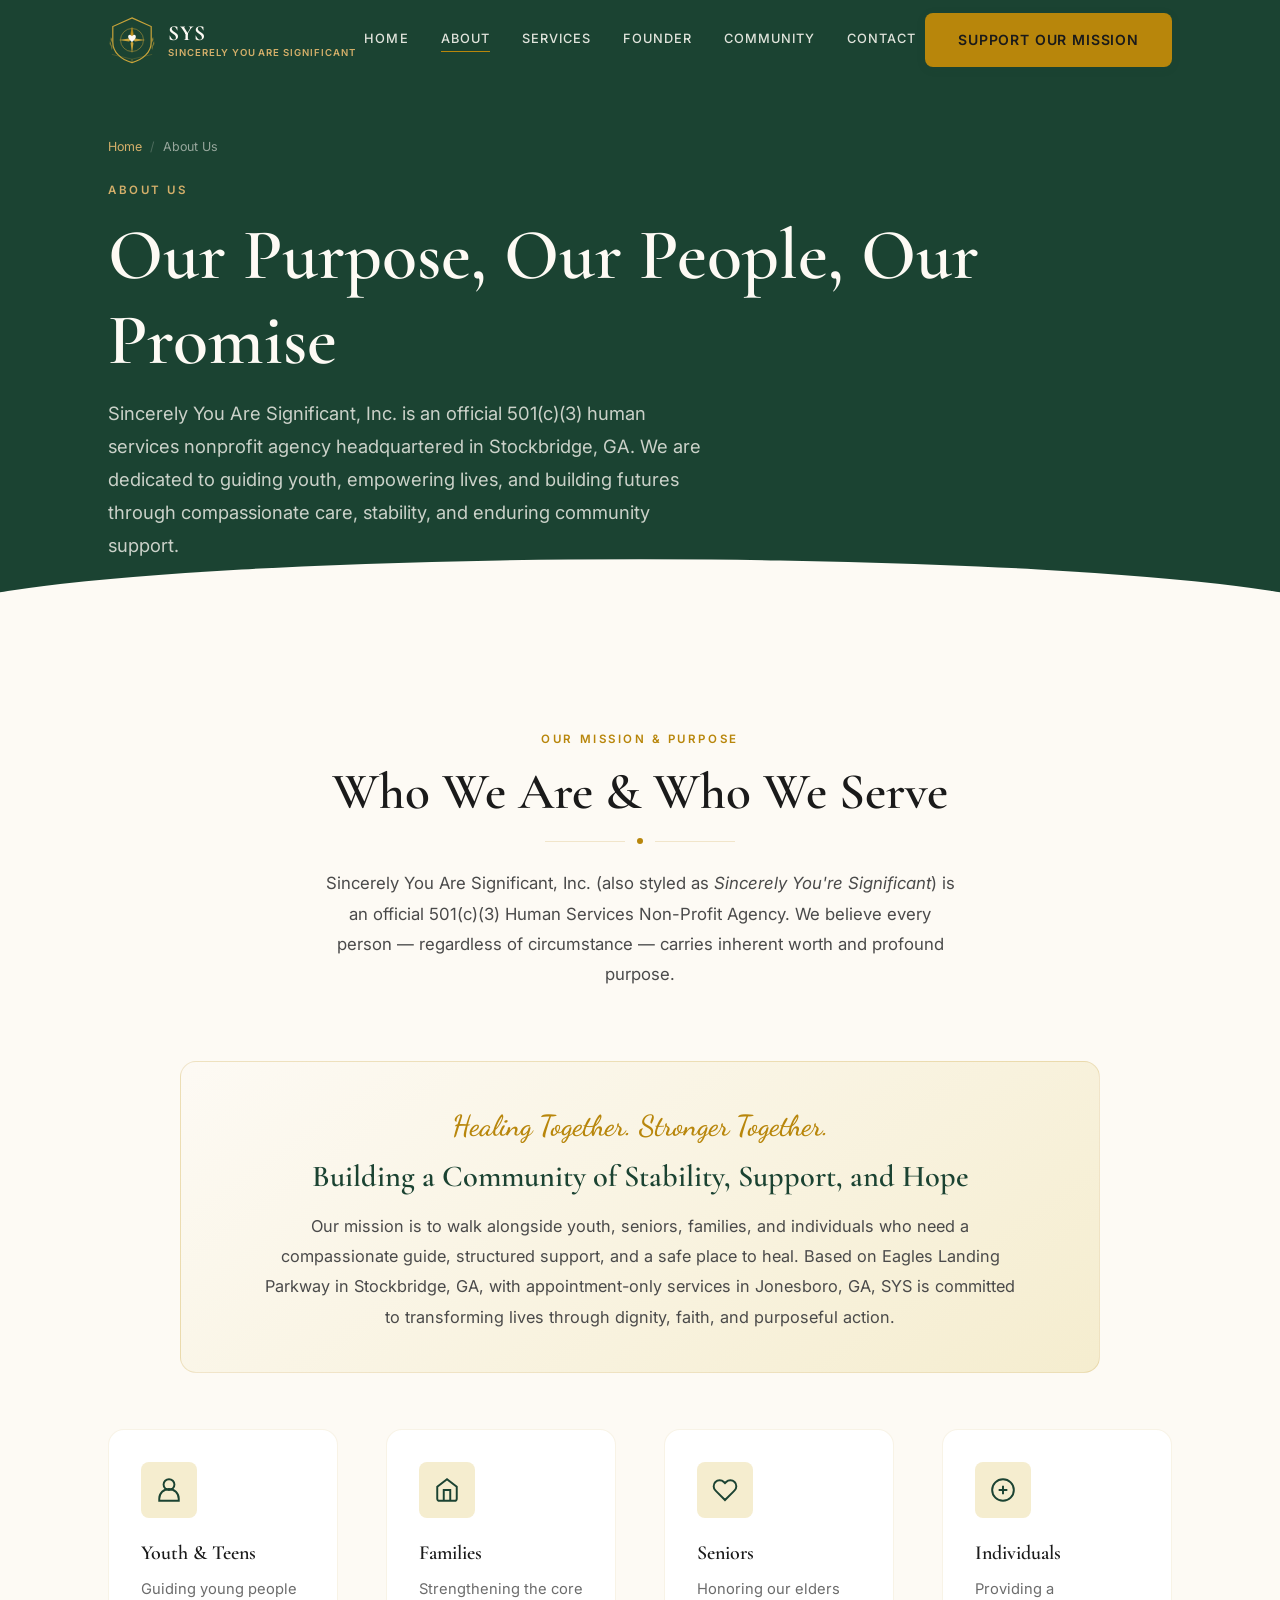
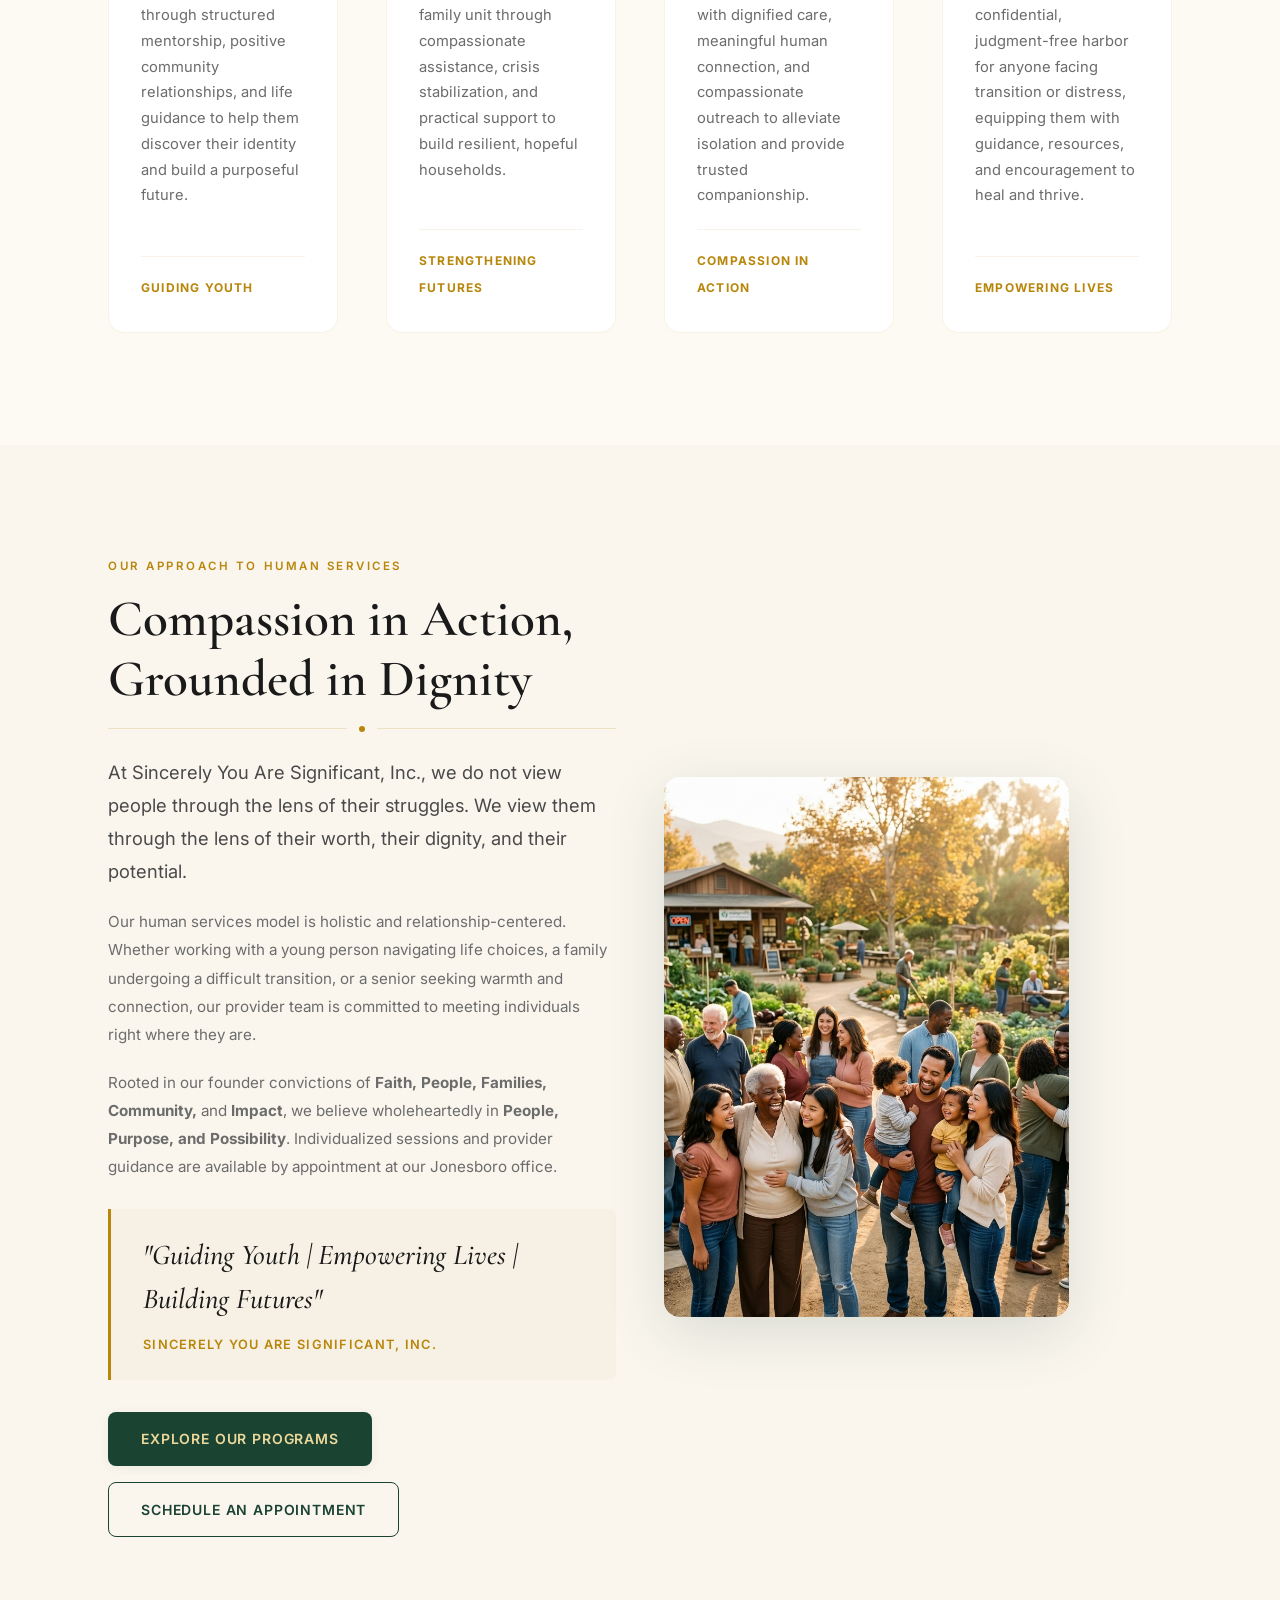
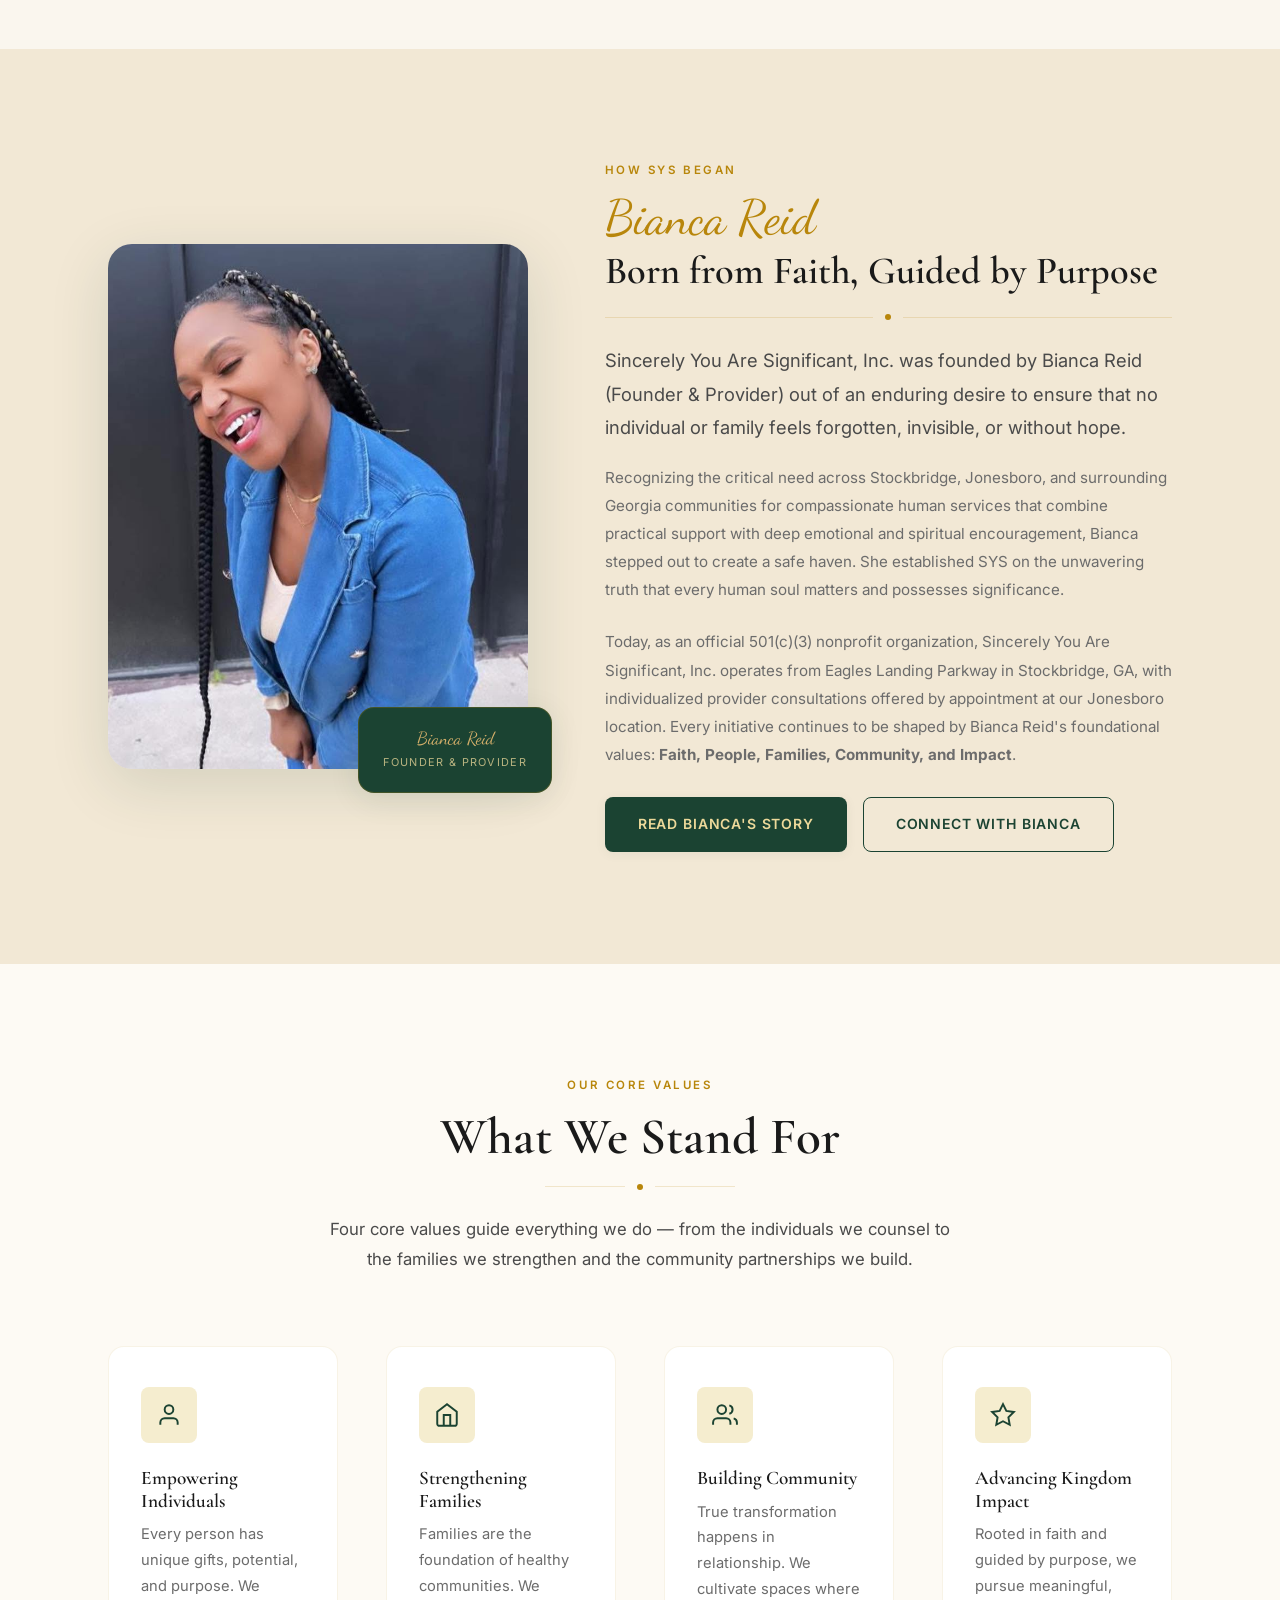
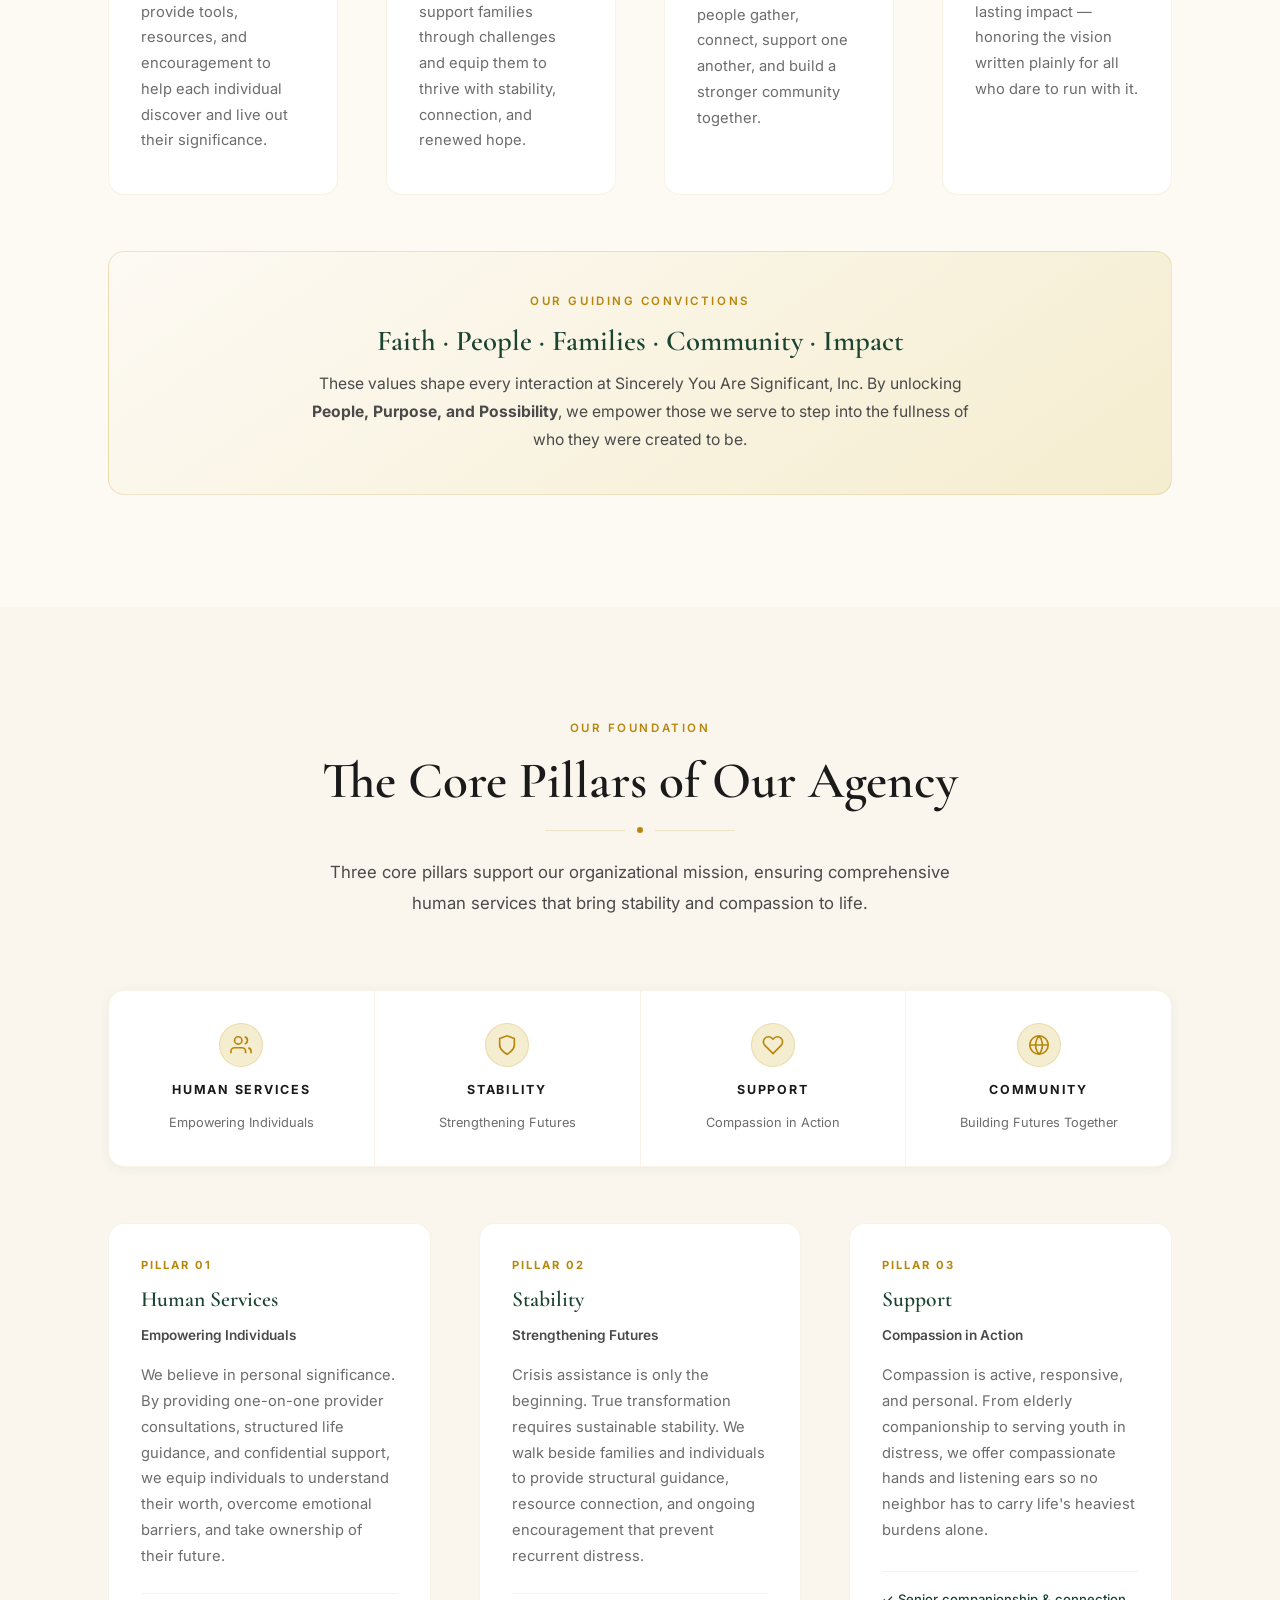
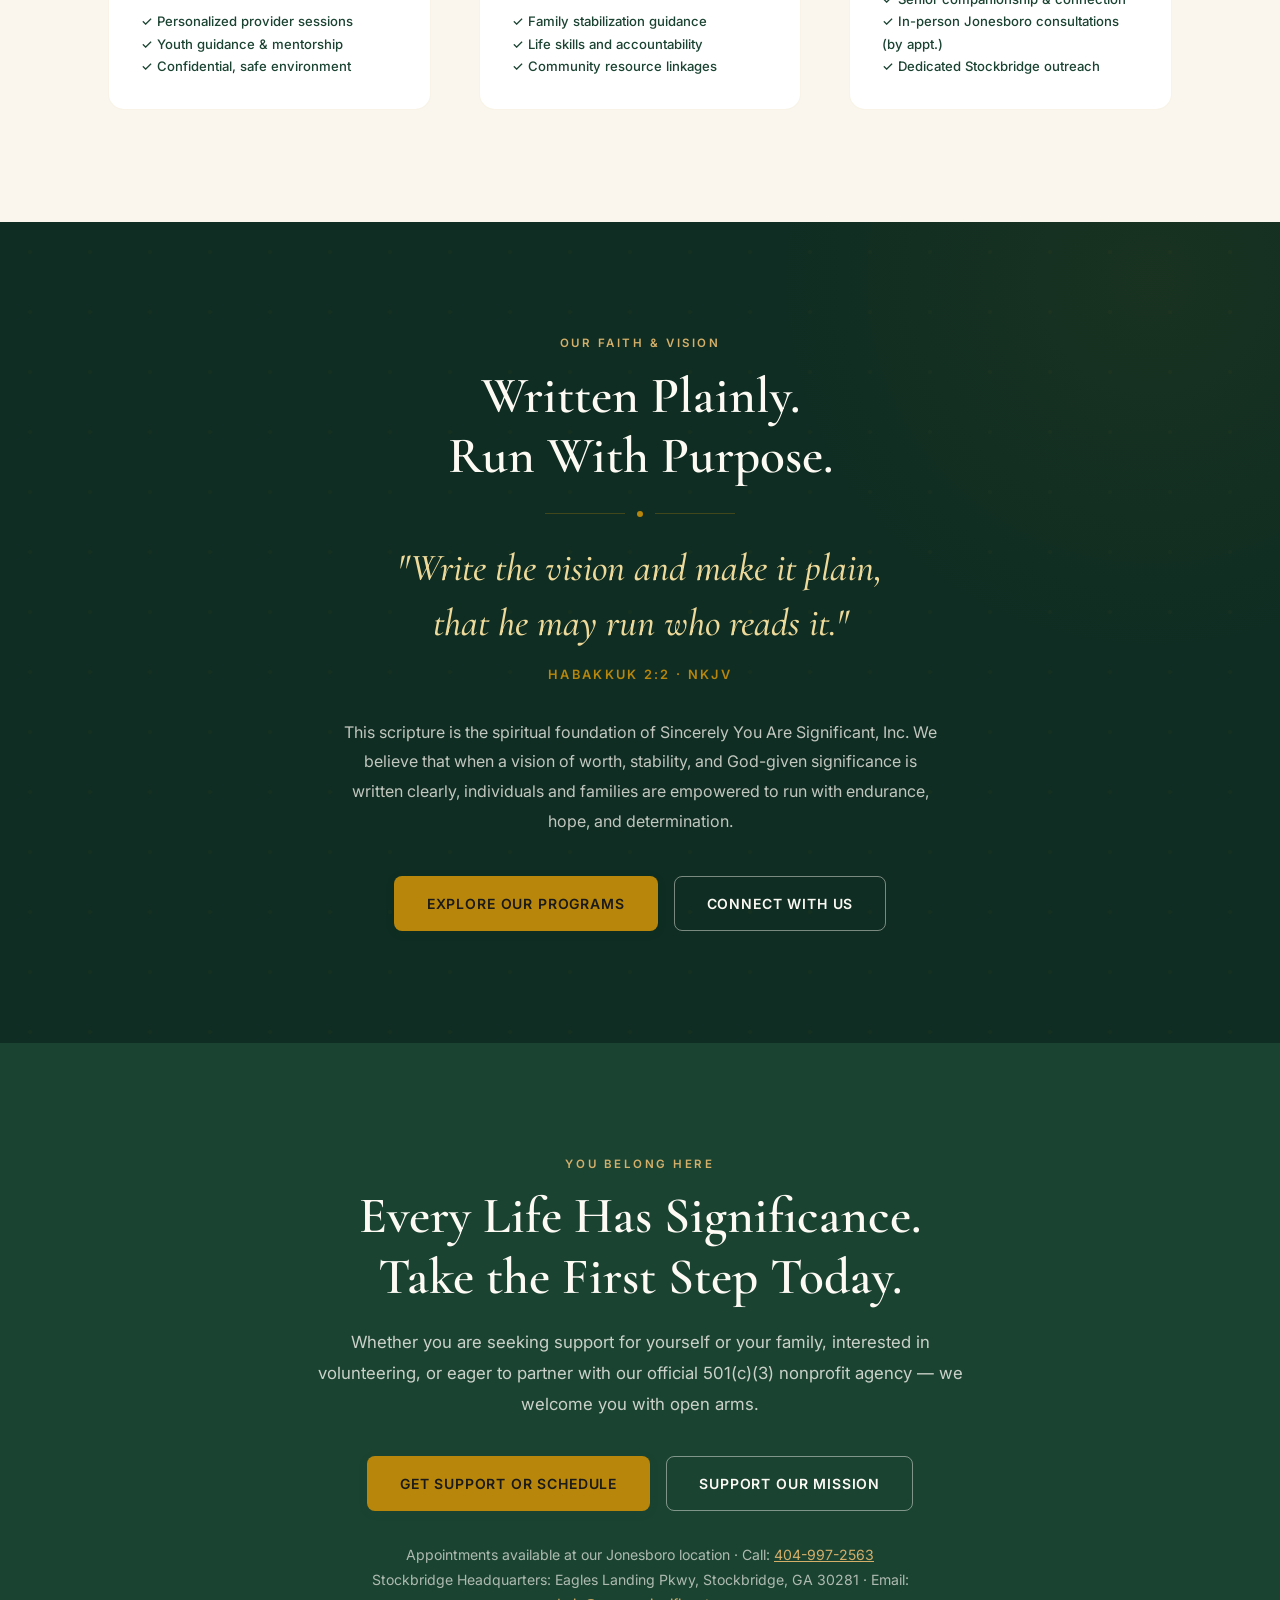
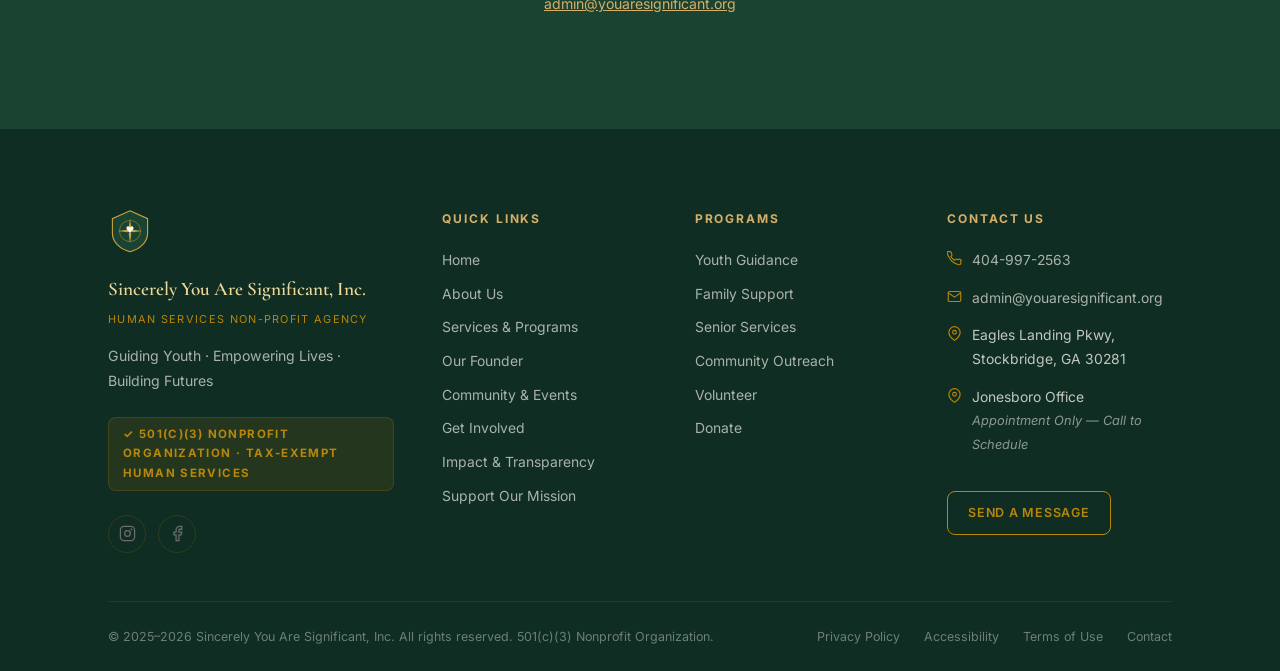
==== commit a54deef4: "feat: complete nonprofit launch readiness, technical SEO, accessibility, and trust pages" ====
--- a/about.html
+++ b/about.html
@@ -336,16 +336,9 @@
           Sincerely You Are Significant, Inc. was founded by Bianca Reid (Founder &amp; Provider) out of an enduring desire to ensure that no individual or family feels forgotten, invisible, or without hope.
         </p>
 
-        <p style="color:var(--text-light);font-size:0.95rem;line-height:1.85;margin-bottom:1.25rem;">
+        <p style="color:var(--text-light);font-size:0.95rem;line-height:1.85;margin-bottom:1.5rem;">
           Recognizing the critical need across Stockbridge, Jonesboro, and surrounding Georgia communities for compassionate human services that combine practical support with deep emotional and spiritual encouragement, Bianca stepped out to create a safe haven. She established SYS on the unwavering truth that every human soul matters and possesses significance.
         </p>
-
-        <!-- Owner Placeholder Notice as Required -->
-        <div class="placeholder-notice" style="margin:1.5rem 0;">
-          <div>
-            <strong style="color:var(--forest);">[OWNER: Please add specific founding story details]</strong> — Include your personal inspiration, founding milestones, and key background experiences that led to the launch of Sincerely You Are Significant, Inc.
-          </div>
-        </div>
 
         <p style="color:var(--text-light);font-size:0.95rem;line-height:1.85;margin-bottom:1.75rem;">
           Today, as an official 501(c)(3) nonprofit organization, Sincerely You Are Significant, Inc. operates from Eagles Landing Parkway in Stockbridge, GA, with individualized provider consultations offered by appointment at our Jonesboro location. Every initiative continues to be shaped by Bianca Reid's foundational values: <strong>Faith, People, Families, Community, and Impact</strong>.
@@ -661,7 +654,7 @@
         <p class="footer__brand-name">Sincerely You Are Significant, Inc.</p>
         <p class="footer__brand-sub">Human Services Non-Profit Agency</p>
         <p class="footer__tagline">Guiding Youth · Empowering Lives · Building Futures</p>
-        <span class="footer__501">✓ 501(c)(3) Nonprofit — EIN: [Confirm with owner]</span>
+        <span class="footer__501">✓ 501(c)(3) Nonprofit Organization · Tax-Exempt Human Services</span>
         <div class="social-links" style="margin-top:1.5rem;">
           <a href="https://www.instagram.com/thesysorg" target="_blank" rel="noopener" class="social-link" aria-label="Follow us on Instagram @theSYSorg">
             <svg viewBox="0 0 24 24" fill="none" stroke="currentColor" stroke-width="1.8"><rect x="2" y="2" width="20" height="20" rx="5" ry="5"/><circle cx="12" cy="12" r="4"/><circle cx="17.5" cy="6.5" r="0.5" fill="currentColor"/></svg>
@@ -681,7 +674,8 @@
           <li><a href="services.html">Services &amp; Programs</a></li>
           <li><a href="founder.html">Our Founder</a></li>
           <li><a href="community.html">Community &amp; Events</a></li>
-          <li><a href="contact.html">Get Support</a></li>
+          <li><a href="volunteer.html">Get Involved</a></li>
+          <li><a href="impact.html">Impact &amp; Transparency</a></li>
           <li><a href="support.html">Support Our Mission</a></li>
         </ul>
       </div>
@@ -694,7 +688,7 @@
           <li><a href="services.html#families">Family Support</a></li>
           <li><a href="services.html#seniors">Senior Services</a></li>
           <li><a href="services.html#community">Community Outreach</a></li>
-          <li><a href="support.html">Volunteer</a></li>
+          <li><a href="volunteer.html">Volunteer</a></li>
           <li><a href="support.html">Donate</a></li>
         </ul>
       </div>
@@ -724,17 +718,19 @@
 
     <div class="footer__bottom">
       <p class="footer__copy">
-        © 2024–2025 Sincerely You Are Significant, Inc. All rights reserved. A 501(c)(3) Nonprofit Organization.
+        &copy; 2025–2026 Sincerely You Are Significant, Inc. All rights reserved. 501(c)(3) Nonprofit Organization.
       </p>
       <div class="footer__legal">
         <a href="privacy.html">Privacy Policy</a>
         <a href="privacy.html#accessibility">Accessibility</a>
+        <a href="terms.html">Terms of Use</a>
         <a href="contact.html">Contact</a>
       </div>
     </div>
   </div>
 </footer>
 
+<script src="js/config.js"></script>
 <script src="js/main.js"></script>
 </body>
 </html>
